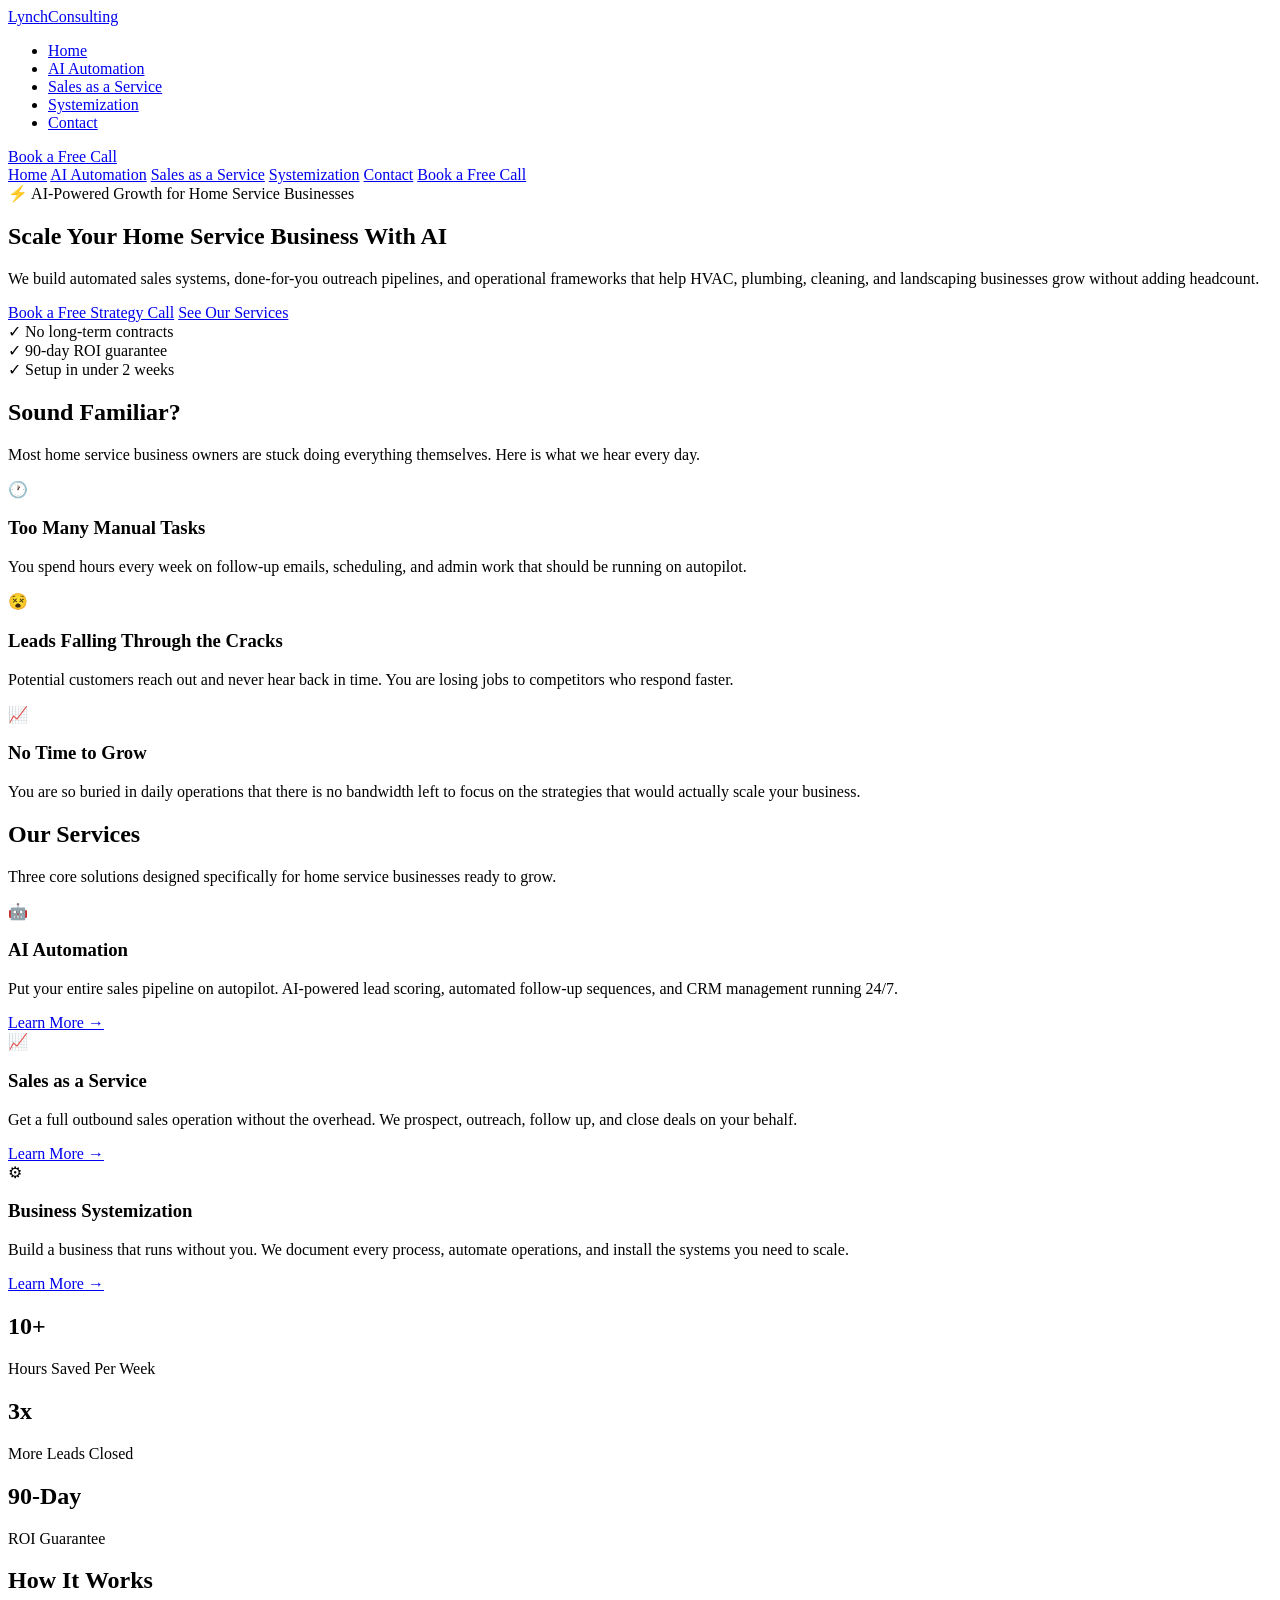
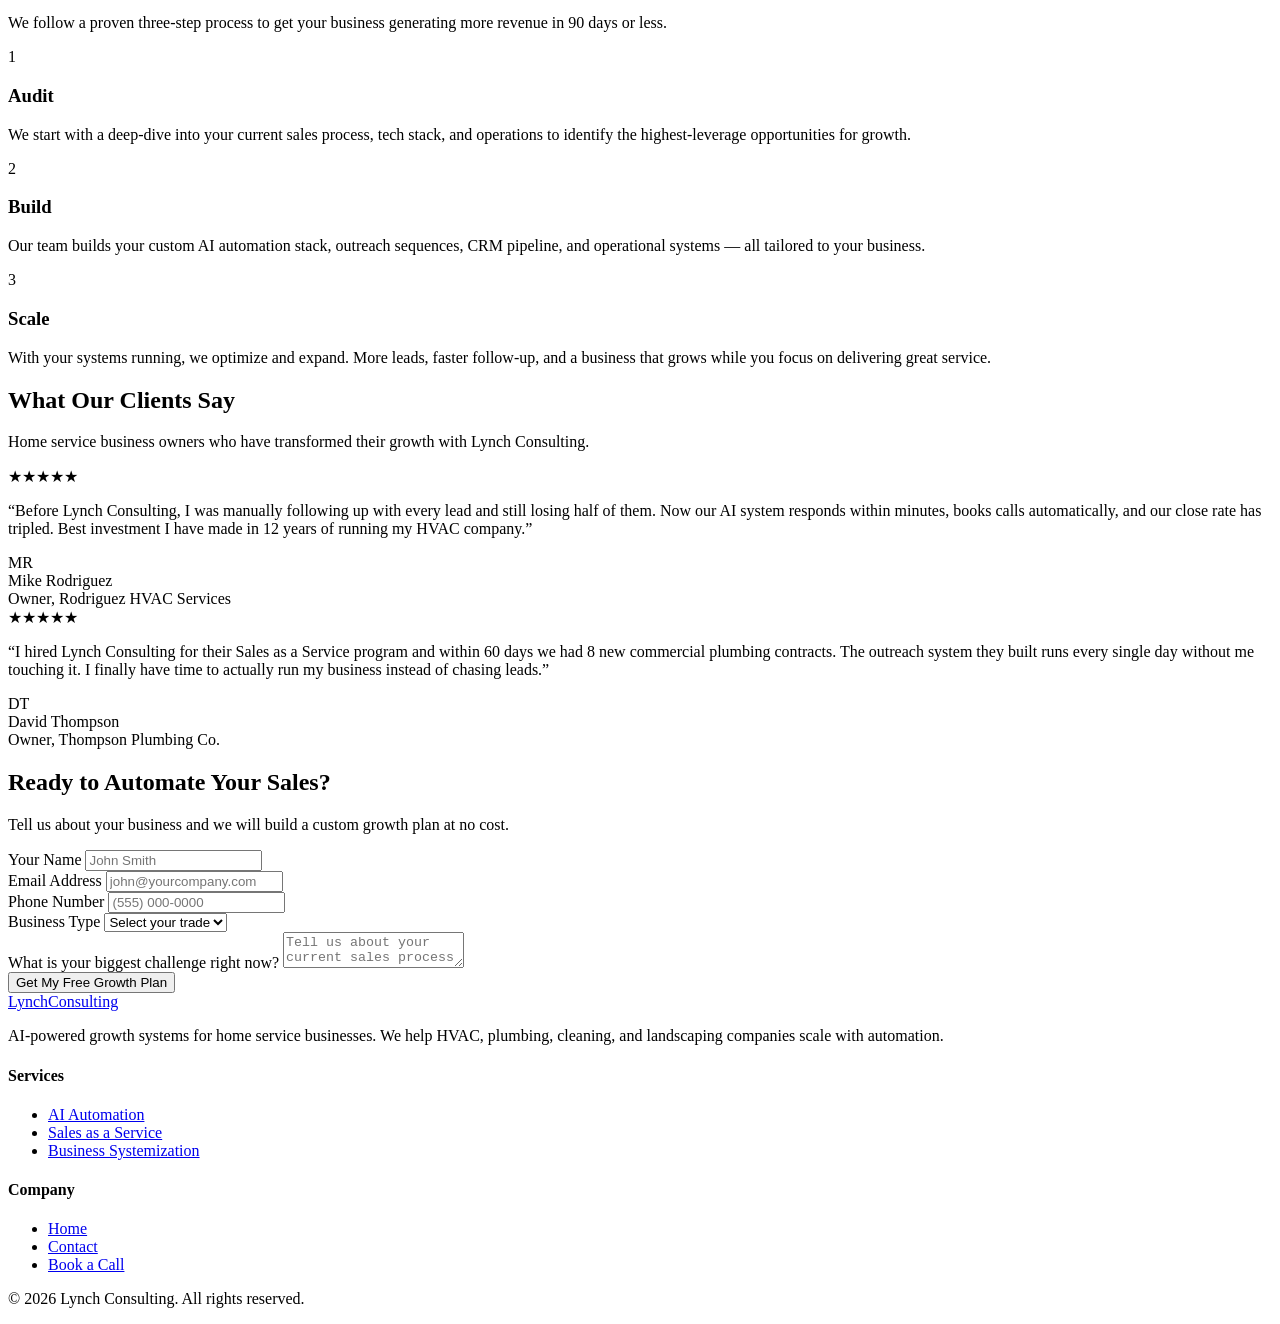
==== index.html @ af9000b8 "Initial website launch" ====
<!DOCTYPE html>
<html lang="en">
<head>
  <meta charset="UTF-8" />
  <meta name="viewport" content="width=device-width, initial-scale=1.0" />
  <meta name="description" content="Lynch Consulting helps home service businesses grow with AI automation, done-for-you sales, and business systemization. Book a free strategy call today." />
  <title>Lynch Consulting | AI-Powered Growth for Home Service Businesses</title>
  <link rel="stylesheet" href="styles.css" />
</head>
<body>

<!-- NAVBAR -->
<nav class="navbar">
  <div class="nav-inner">
    <a href="index.html" class="nav-logo">Lynch<span>Consulting</span></a>
    <ul class="nav-links">
      <li><a href="index.html">Home</a></li>
      <li><a href="ai-automation.html">AI Automation</a></li>
      <li><a href="sales-as-a-service.html">Sales as a Service</a></li>
      <li><a href="systemization.html">Systemization</a></li>
      <li><a href="contact.html">Contact</a></li>
    </ul>
    <div class="nav-cta">
      <a href="contact.html" class="btn btn-primary">Book a Free Call</a>
      <div class="hamburger" aria-label="Toggle menu">
        <span></span><span></span><span></span>
      </div>
    </div>
  </div>
</nav>

<!-- MOBILE NAV -->
<div class="mobile-nav">
  <a href="index.html">Home</a>
  <a href="ai-automation.html">AI Automation</a>
  <a href="sales-as-a-service.html">Sales as a Service</a>
  <a href="systemization.html">Systemization</a>
  <a href="contact.html">Contact</a>
  <a href="contact.html" class="btn btn-primary" style="text-align:center;margin-top:8px;">Book a Free Call</a>
</div>

<!-- HERO -->
<section class="hero">
  <div class="container">
    <div class="hero-content">
      <div class="hero-badge">&#9889; AI-Powered Growth for Home Service Businesses</div>
      <h1>Scale Your Home Service Business <span class="highlight">With AI</span></h1>
      <p>We build automated sales systems, done-for-you outreach pipelines, and operational frameworks that help HVAC, plumbing, cleaning, and landscaping businesses grow without adding headcount.</p>
      <div class="hero-btns">
        <a href="contact.html" class="btn btn-primary btn-lg">Book a Free Strategy Call</a>
        <a href="#services" class="btn btn-outline btn-lg">See Our Services</a>
      </div>
      <div class="hero-trust">
        <div class="hero-trust-item"><span class="hero-trust-icon">&#10003;</span> No long-term contracts</div>
        <div class="hero-trust-item"><span class="hero-trust-icon">&#10003;</span> 90-day ROI guarantee</div>
        <div class="hero-trust-item"><span class="hero-trust-icon">&#10003;</span> Setup in under 2 weeks</div>
      </div>
    </div>
  </div>
</section>

<!-- PAIN POINTS -->
<section class="section section-alt">
  <div class="container">
    <h2 class="section-title">Sound <span class="highlight">Familiar?</span></h2>
    <p class="section-subtitle">Most home service business owners are stuck doing everything themselves. Here is what we hear every day.</p>
    <div class="pain-grid">
      <div class="pain-card">
        <span class="pain-icon">&#128336;</span>
        <h3>Too Many Manual Tasks</h3>
        <p>You spend hours every week on follow-up emails, scheduling, and admin work that should be running on autopilot.</p>
      </div>
      <div class="pain-card">
        <span class="pain-icon">&#128565;</span>
        <h3>Leads Falling Through the Cracks</h3>
        <p>Potential customers reach out and never hear back in time. You are losing jobs to competitors who respond faster.</p>
      </div>
      <div class="pain-card">
        <span class="pain-icon">&#128200;</span>
        <h3>No Time to Grow</h3>
        <p>You are so buried in daily operations that there is no bandwidth left to focus on the strategies that would actually scale your business.</p>
      </div>
    </div>
  </div>
</section>

<!-- SERVICES -->
<section class="section" id="services">
  <div class="container">
    <h2 class="section-title">Our <span class="highlight">Services</span></h2>
    <p class="section-subtitle">Three core solutions designed specifically for home service businesses ready to grow.</p>
    <div class="services-grid">
      <div class="service-card">
        <span class="service-icon">&#129302;</span>
        <h3>AI Automation</h3>
        <p>Put your entire sales pipeline on autopilot. AI-powered lead scoring, automated follow-up sequences, and CRM management running 24/7.</p>
        <a href="ai-automation.html" class="service-link">Learn More &#8594;</a>
      </div>
      <div class="service-card">
        <span class="service-icon">&#128200;</span>
        <h3>Sales as a Service</h3>
        <p>Get a full outbound sales operation without the overhead. We prospect, outreach, follow up, and close deals on your behalf.</p>
        <a href="sales-as-a-service.html" class="service-link">Learn More &#8594;</a>
      </div>
      <div class="service-card">
        <span class="service-icon">&#9881;</span>
        <h3>Business Systemization</h3>
        <p>Build a business that runs without you. We document every process, automate operations, and install the systems you need to scale.</p>
        <a href="systemization.html" class="service-link">Learn More &#8594;</a>
      </div>
    </div>
  </div>
</section>

<!-- STATS -->
<div class="stats-bar">
  <div class="container">
    <div class="stats-grid">
      <div class="stat-item">
        <h2>10+</h2>
        <p>Hours Saved Per Week</p>
      </div>
      <div class="stat-item">
        <h2>3x</h2>
        <p>More Leads Closed</p>
      </div>
      <div class="stat-item">
        <h2>90-Day</h2>
        <p>ROI Guarantee</p>
      </div>
    </div>
  </div>
</div>

<!-- HOW IT WORKS -->
<section class="section section-alt">
  <div class="container">
    <h2 class="section-title">How It <span class="highlight">Works</span></h2>
    <p class="section-subtitle">We follow a proven three-step process to get your business generating more revenue in 90 days or less.</p>
    <div class="steps-grid">
      <div class="step-card">
        <div class="step-number">1</div>
        <h3>Audit</h3>
        <p>We start with a deep-dive into your current sales process, tech stack, and operations to identify the highest-leverage opportunities for growth.</p>
      </div>
      <div class="step-card">
        <div class="step-number">2</div>
        <h3>Build</h3>
        <p>Our team builds your custom AI automation stack, outreach sequences, CRM pipeline, and operational systems — all tailored to your business.</p>
      </div>
      <div class="step-card">
        <div class="step-number">3</div>
        <h3>Scale</h3>
        <p>With your systems running, we optimize and expand. More leads, faster follow-up, and a business that grows while you focus on delivering great service.</p>
      </div>
    </div>
  </div>
</section>

<!-- TESTIMONIALS -->
<section class="section">
  <div class="container">
    <h2 class="section-title">What Our <span class="highlight">Clients Say</span></h2>
    <p class="section-subtitle">Home service business owners who have transformed their growth with Lynch Consulting.</p>
    <div class="testimonials-grid">
      <div class="testimonial-card">
        <div class="testimonial-stars">&#9733;&#9733;&#9733;&#9733;&#9733;</div>
        <p class="testimonial-text">&ldquo;Before Lynch Consulting, I was manually following up with every lead and still losing half of them. Now our AI system responds within minutes, books calls automatically, and our close rate has tripled. Best investment I have made in 12 years of running my HVAC company.&rdquo;</p>
        <div class="testimonial-author">
          <div class="testimonial-avatar">MR</div>
          <div>
            <div class="testimonial-name">Mike Rodriguez</div>
            <div class="testimonial-role">Owner, Rodriguez HVAC Services</div>
          </div>
        </div>
      </div>
      <div class="testimonial-card">
        <div class="testimonial-stars">&#9733;&#9733;&#9733;&#9733;&#9733;</div>
        <p class="testimonial-text">&ldquo;I hired Lynch Consulting for their Sales as a Service program and within 60 days we had 8 new commercial plumbing contracts. The outreach system they built runs every single day without me touching it. I finally have time to actually run my business instead of chasing leads.&rdquo;</p>
        <div class="testimonial-author">
          <div class="testimonial-avatar">DT</div>
          <div>
            <div class="testimonial-name">David Thompson</div>
            <div class="testimonial-role">Owner, Thompson Plumbing Co.</div>
          </div>
        </div>
      </div>
    </div>
  </div>
</section>

<!-- LEAD CAPTURE -->
<section class="section cta-section" id="contact">
  <div class="container">
    <h2 class="section-title">Ready to <span class="highlight">Automate Your Sales?</span></h2>
    <p class="section-subtitle">Tell us about your business and we will build a custom growth plan at no cost.</p>
    <div class="inline-form">
      <form data-web3form data-redirect="thank-you.html">
        <input type="hidden" name="access_key" value="YOUR_WEB3FORMS_KEY" />
        <input type="hidden" name="subject" value="New Lead - Lynch Consulting Website" />
        <div class="form-grid">
          <div class="form-group">
            <label for="name">Your Name</label>
            <input type="text" id="name" name="name" placeholder="John Smith" required />
          </div>
          <div class="form-group">
            <label for="email">Email Address</label>
            <input type="email" id="email" name="email" placeholder="john@yourcompany.com" required />
          </div>
          <div class="form-group">
            <label for="phone">Phone Number</label>
            <input type="tel" id="phone" name="phone" placeholder="(555) 000-0000" />
          </div>
          <div class="form-group">
            <label for="business_type">Business Type</label>
            <select id="business_type" name="business_type" required>
              <option value="">Select your trade</option>
              <option>HVAC</option>
              <option>Plumbing</option>
              <option>Cleaning</option>
              <option>Landscaping</option>
              <option>Roofing</option>
              <option>Electrical</option>
              <option>Other</option>
            </select>
          </div>
          <div class="form-group form-full">
            <label for="message">What is your biggest challenge right now?</label>
            <textarea id="message" name="message" placeholder="Tell us about your current sales process and where you are getting stuck..."></textarea>
          </div>
        </div>
        <div class="form-submit">
          <button type="submit" class="btn btn-primary btn-lg">Get My Free Growth Plan</button>
        </div>
        <div class="form-message"></div>
      </form>
    </div>
  </div>
</section>

<!-- FOOTER -->
<footer class="footer">
  <div class="container">
    <div class="footer-inner">
      <div class="footer-brand">
        <a href="index.html" class="nav-logo">Lynch<span>Consulting</span></a>
        <p>AI-powered growth systems for home service businesses. We help HVAC, plumbing, cleaning, and landscaping companies scale with automation.</p>
      </div>
      <div class="footer-links">
        <h4>Services</h4>
        <ul>
          <li><a href="ai-automation.html">AI Automation</a></li>
          <li><a href="sales-as-a-service.html">Sales as a Service</a></li>
          <li><a href="systemization.html">Business Systemization</a></li>
        </ul>
      </div>
      <div class="footer-links">
        <h4>Company</h4>
        <ul>
          <li><a href="index.html">Home</a></li>
          <li><a href="contact.html">Contact</a></li>
          <li><a href="contact.html">Book a Call</a></li>
        </ul>
      </div>
    </div>
    <div class="footer-bottom">
      <p>&copy; 2026 Lynch Consulting. All rights reserved.</p>
    </div>
  </div>
</footer>

<script src="script.js"></script>
</body>
</html>
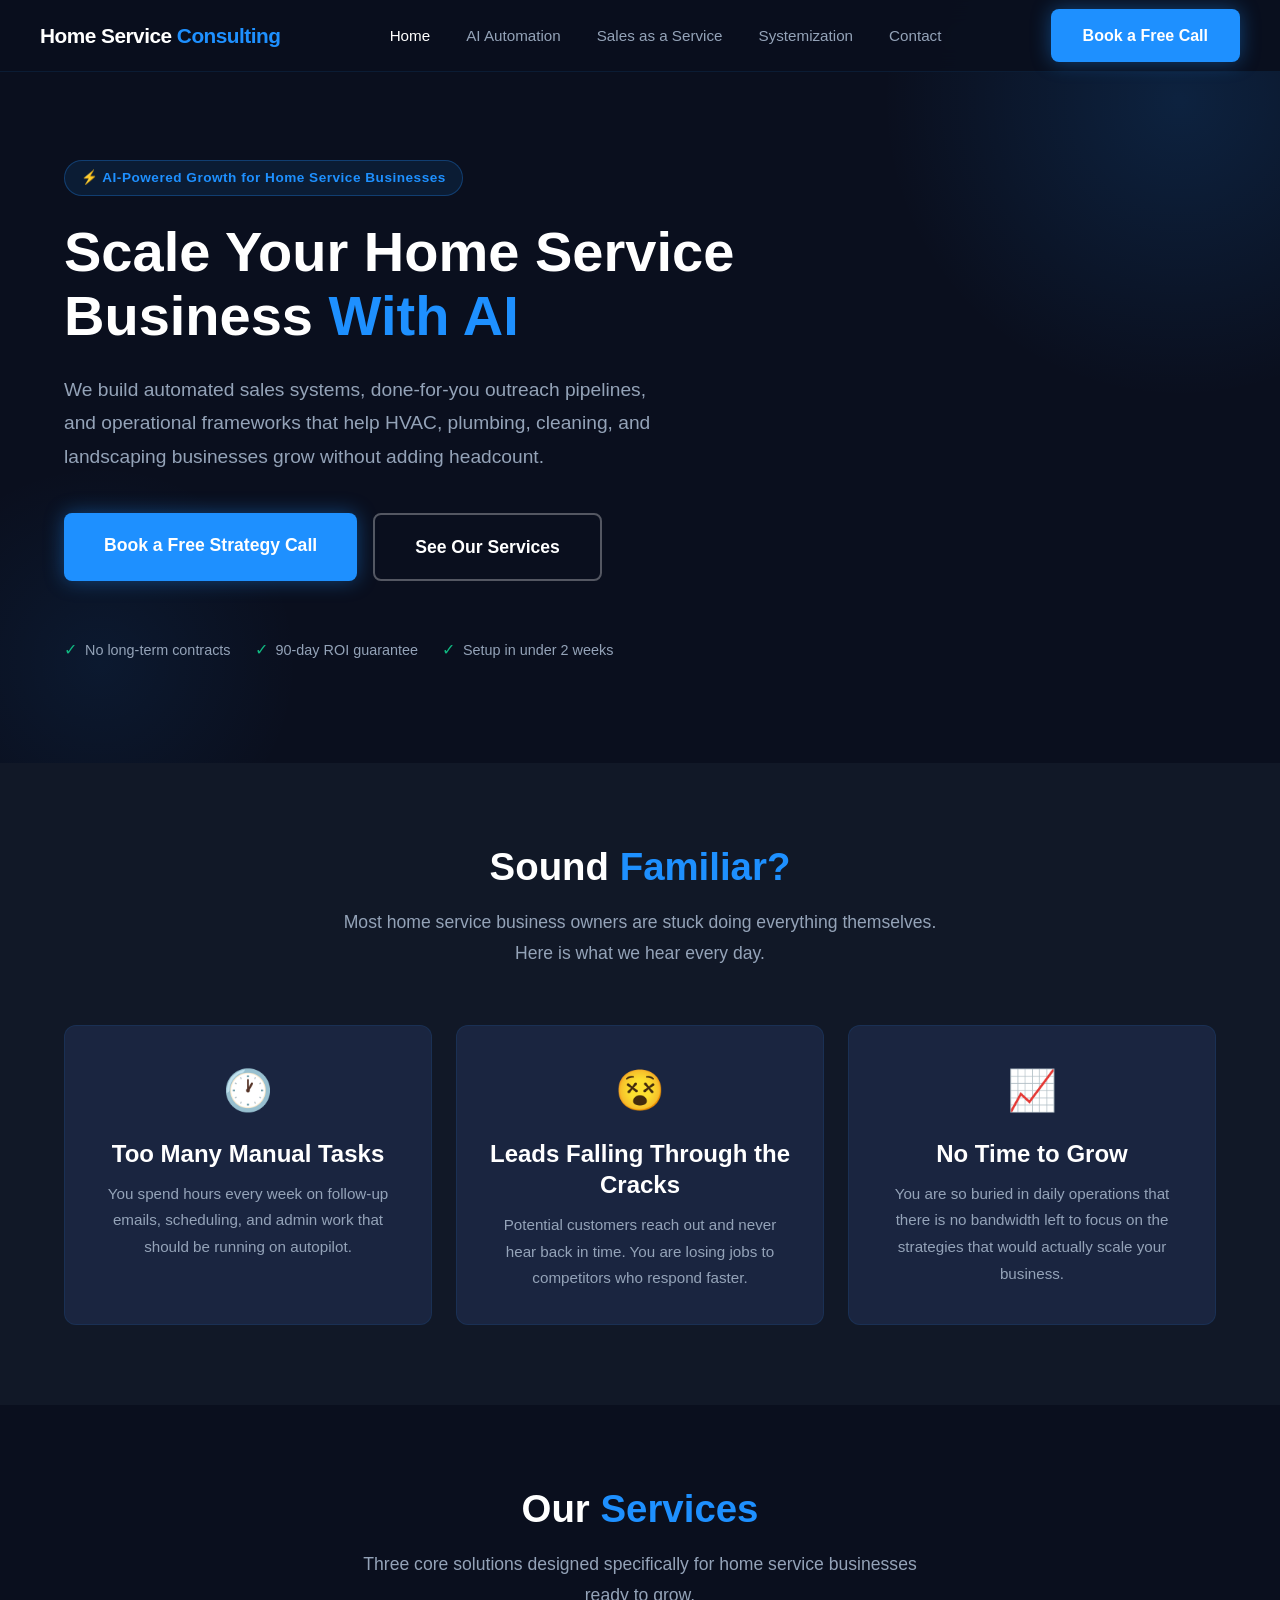
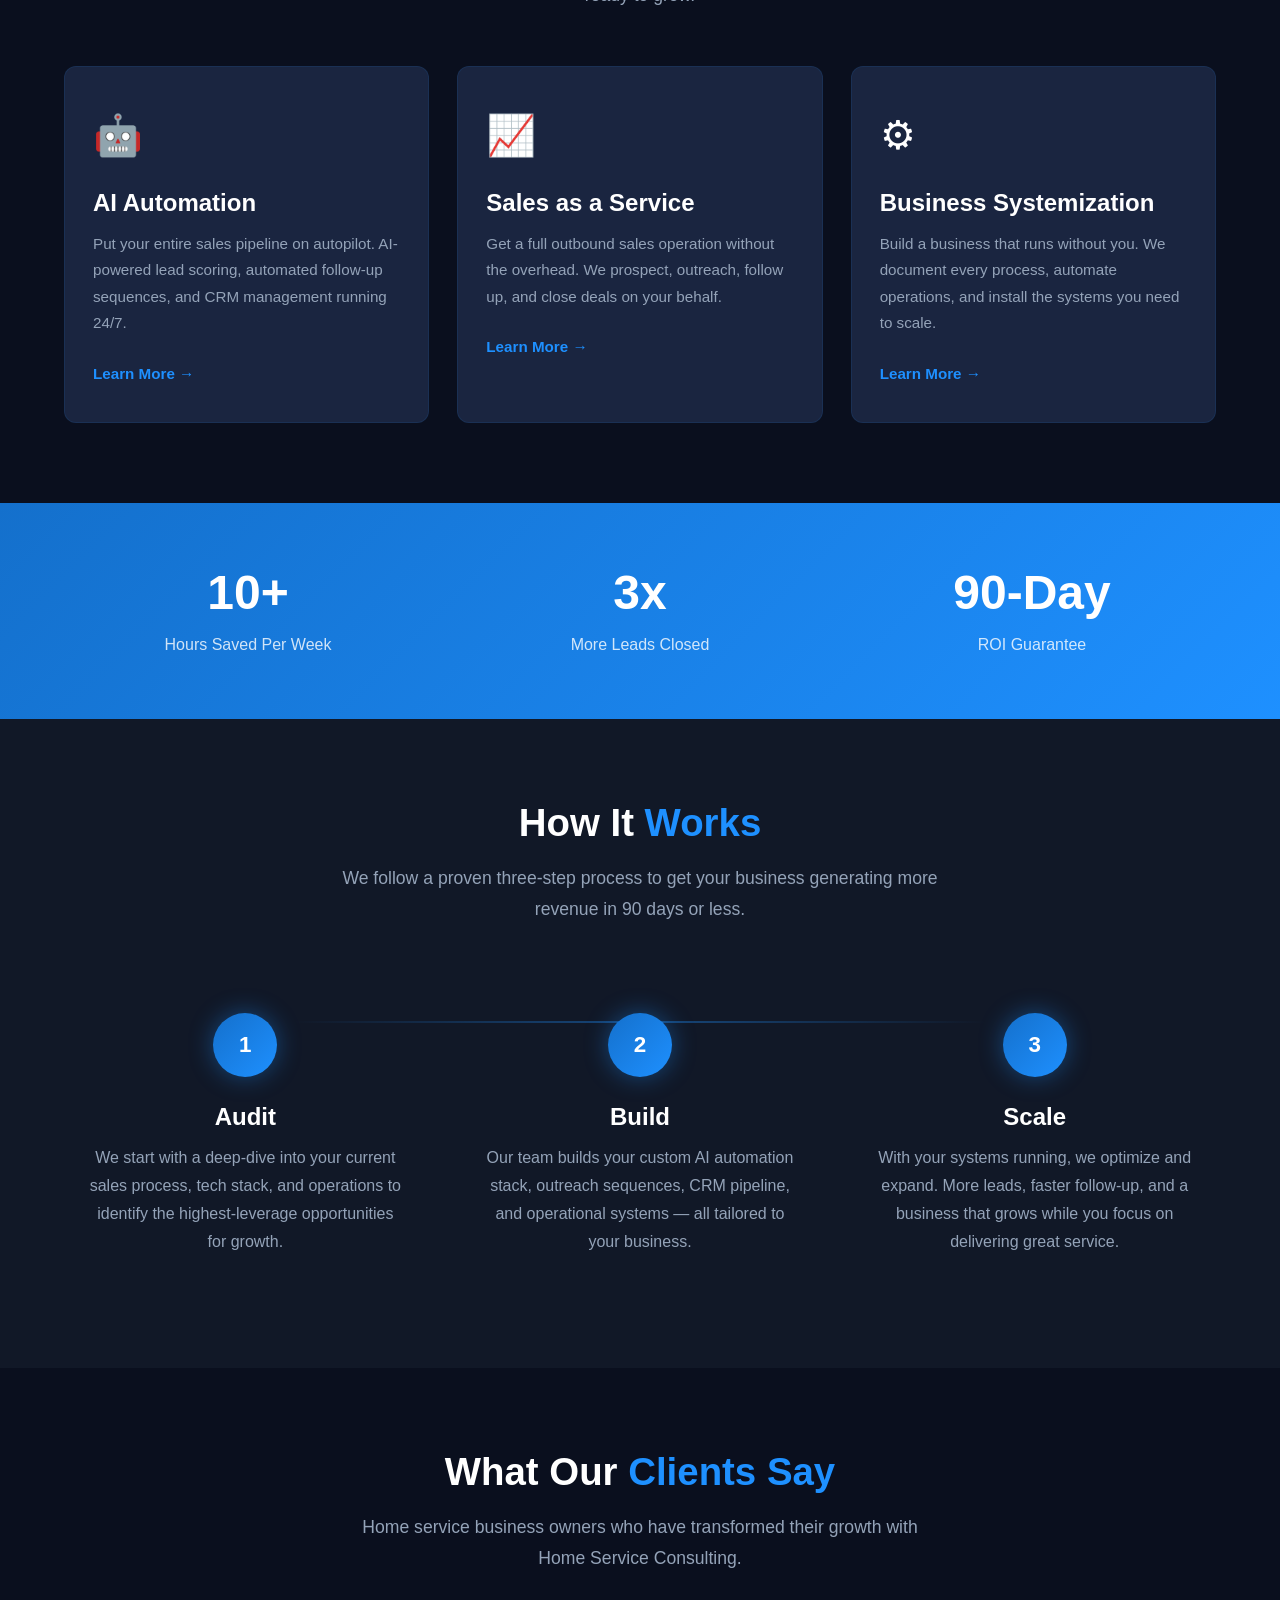
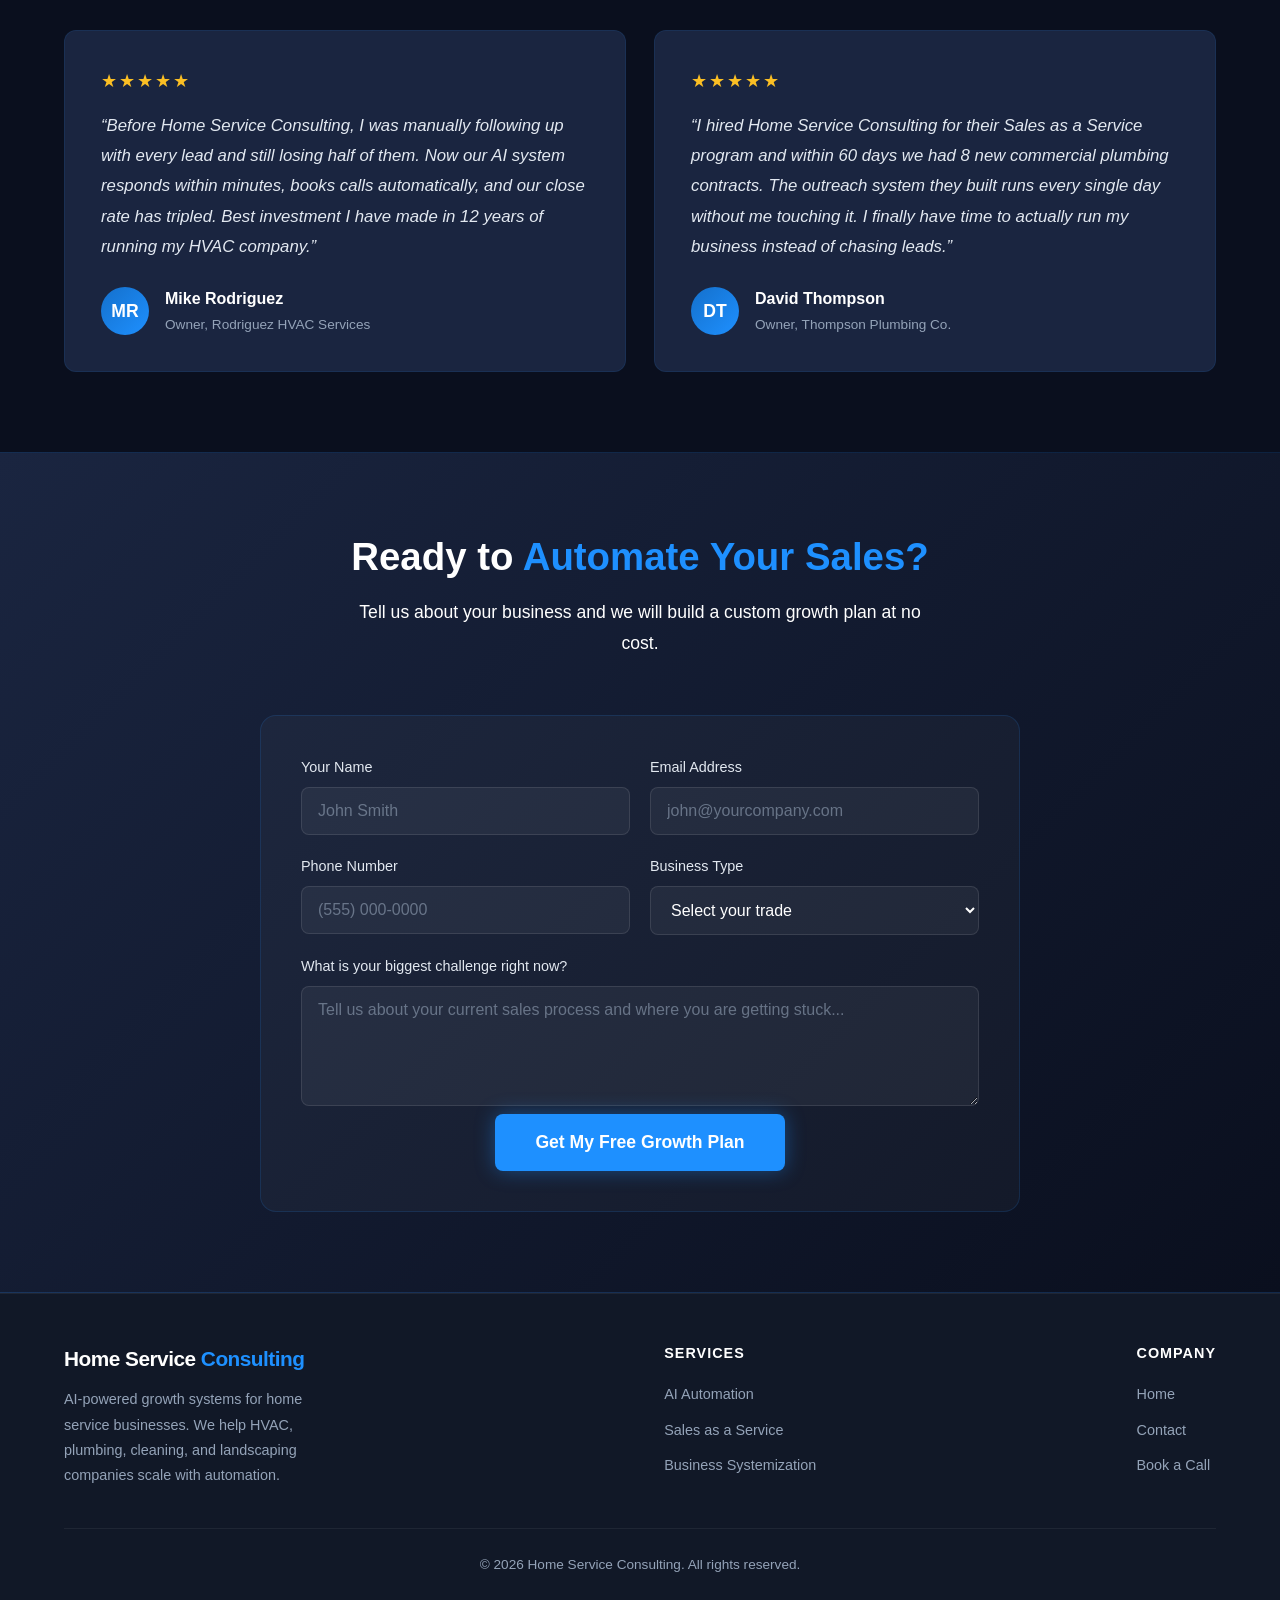
==== commit f94c1ef9: "Rename brand: Lynch Consulting -> Home Service Consulting" ====
--- a/index.html
+++ b/index.html
@@ -3,16 +3,15 @@
 <head>
   <meta charset="UTF-8" />
   <meta name="viewport" content="width=device-width, initial-scale=1.0" />
-  <meta name="description" content="Lynch Consulting helps home service businesses grow with AI automation, done-for-you sales, and business systemization. Book a free strategy call today." />
-  <title>Lynch Consulting | AI-Powered Growth for Home Service Businesses</title>
+  <meta name="description" content="Home Service Consulting helps home service businesses grow with AI automation, done-for-you sales, and business systemization. Book a free strategy call today." />
+  <title>Home Service Consulting | AI-Powered Growth for Home Service Businesses</title>
   <link rel="stylesheet" href="styles.css" />
 </head>
 <body>
 
-<!-- NAVBAR -->
 <nav class="navbar">
   <div class="nav-inner">
-    <a href="index.html" class="nav-logo">Lynch<span>Consulting</span></a>
+    <a href="index.html" class="nav-logo">Home Service<span> Consulting</span></a>
     <ul class="nav-links">
       <li><a href="index.html">Home</a></li>
       <li><a href="ai-automation.html">AI Automation</a></li>
@@ -29,7 +28,6 @@
   </div>
 </nav>
 
-<!-- MOBILE NAV -->
 <div class="mobile-nav">
   <a href="index.html">Home</a>
   <a href="ai-automation.html">AI Automation</a>
@@ -39,7 +37,6 @@
   <a href="contact.html" class="btn btn-primary" style="text-align:center;margin-top:8px;">Book a Free Call</a>
 </div>
 
-<!-- HERO -->
 <section class="hero">
   <div class="container">
     <div class="hero-content">
@@ -59,7 +56,6 @@
   </div>
 </section>
 
-<!-- PAIN POINTS -->
 <section class="section section-alt">
   <div class="container">
     <h2 class="section-title">Sound <span class="highlight">Familiar?</span></h2>
@@ -84,7 +80,6 @@
   </div>
 </section>
 
-<!-- SERVICES -->
 <section class="section" id="services">
   <div class="container">
     <h2 class="section-title">Our <span class="highlight">Services</span></h2>
@@ -112,27 +107,16 @@
   </div>
 </section>
 
-<!-- STATS -->
 <div class="stats-bar">
   <div class="container">
     <div class="stats-grid">
-      <div class="stat-item">
-        <h2>10+</h2>
-        <p>Hours Saved Per Week</p>
-      </div>
-      <div class="stat-item">
-        <h2>3x</h2>
-        <p>More Leads Closed</p>
-      </div>
-      <div class="stat-item">
-        <h2>90-Day</h2>
-        <p>ROI Guarantee</p>
-      </div>
+      <div class="stat-item"><h2>10+</h2><p>Hours Saved Per Week</p></div>
+      <div class="stat-item"><h2>3x</h2><p>More Leads Closed</p></div>
+      <div class="stat-item"><h2>90-Day</h2><p>ROI Guarantee</p></div>
     </div>
   </div>
 </div>
 
-<!-- HOW IT WORKS -->
 <section class="section section-alt">
   <div class="container">
     <h2 class="section-title">How It <span class="highlight">Works</span></h2>
@@ -157,15 +141,14 @@
   </div>
 </section>
 
-<!-- TESTIMONIALS -->
 <section class="section">
   <div class="container">
     <h2 class="section-title">What Our <span class="highlight">Clients Say</span></h2>
-    <p class="section-subtitle">Home service business owners who have transformed their growth with Lynch Consulting.</p>
+    <p class="section-subtitle">Home service business owners who have transformed their growth with Home Service Consulting.</p>
     <div class="testimonials-grid">
       <div class="testimonial-card">
         <div class="testimonial-stars">&#9733;&#9733;&#9733;&#9733;&#9733;</div>
-        <p class="testimonial-text">&ldquo;Before Lynch Consulting, I was manually following up with every lead and still losing half of them. Now our AI system responds within minutes, books calls automatically, and our close rate has tripled. Best investment I have made in 12 years of running my HVAC company.&rdquo;</p>
+        <p class="testimonial-text">&ldquo;Before Home Service Consulting, I was manually following up with every lead and still losing half of them. Now our AI system responds within minutes, books calls automatically, and our close rate has tripled. Best investment I have made in 12 years of running my HVAC company.&rdquo;</p>
         <div class="testimonial-author">
           <div class="testimonial-avatar">MR</div>
           <div>
@@ -176,7 +159,7 @@
       </div>
       <div class="testimonial-card">
         <div class="testimonial-stars">&#9733;&#9733;&#9733;&#9733;&#9733;</div>
-        <p class="testimonial-text">&ldquo;I hired Lynch Consulting for their Sales as a Service program and within 60 days we had 8 new commercial plumbing contracts. The outreach system they built runs every single day without me touching it. I finally have time to actually run my business instead of chasing leads.&rdquo;</p>
+        <p class="testimonial-text">&ldquo;I hired Home Service Consulting for their Sales as a Service program and within 60 days we had 8 new commercial plumbing contracts. The outreach system they built runs every single day without me touching it. I finally have time to actually run my business instead of chasing leads.&rdquo;</p>
         <div class="testimonial-author">
           <div class="testimonial-avatar">DT</div>
           <div>
@@ -189,7 +172,6 @@
   </div>
 </section>
 
-<!-- LEAD CAPTURE -->
 <section class="section cta-section" id="contact">
   <div class="container">
     <h2 class="section-title">Ready to <span class="highlight">Automate Your Sales?</span></h2>
@@ -197,7 +179,7 @@
     <div class="inline-form">
       <form data-web3form data-redirect="thank-you.html">
         <input type="hidden" name="access_key" value="YOUR_WEB3FORMS_KEY" />
-        <input type="hidden" name="subject" value="New Lead - Lynch Consulting Website" />
+        <input type="hidden" name="subject" value="New Lead - Home Service Consulting Website" />
         <div class="form-grid">
           <div class="form-group">
             <label for="name">Your Name</label>
@@ -238,12 +220,11 @@
   </div>
 </section>
 
-<!-- FOOTER -->
 <footer class="footer">
   <div class="container">
     <div class="footer-inner">
       <div class="footer-brand">
-        <a href="index.html" class="nav-logo">Lynch<span>Consulting</span></a>
+        <a href="index.html" class="nav-logo">Home Service<span> Consulting</span></a>
         <p>AI-powered growth systems for home service businesses. We help HVAC, plumbing, cleaning, and landscaping companies scale with automation.</p>
       </div>
       <div class="footer-links">
@@ -264,7 +245,7 @@
       </div>
     </div>
     <div class="footer-bottom">
-      <p>&copy; 2026 Lynch Consulting. All rights reserved.</p>
+      <p>&copy; 2026 Home Service Consulting. All rights reserved.</p>
     </div>
   </div>
 </footer>
--- a/styles.css
+++ b/styles.css
@@ -0,0 +1,1244 @@
+/* ============================================
+   LYNCH CONSULTING - Main Stylesheet
+   ============================================ */
+
+:root {
+  --navy: #0a0f1e;
+  --navy-light: #111827;
+  --navy-mid: #1a2540;
+  --blue: #1e90ff;
+  --blue-dark: #1470cc;
+  --blue-light: #4da8ff;
+  --white: #ffffff;
+  --gray: #94a3b8;
+  --gray-light: #e2e8f0;
+  --success: #10b981;
+  --font: -apple-system, BlinkMacSystemFont, 'Segoe UI', Roboto, Oxygen, Ubuntu, sans-serif;
+  --shadow: 0 4px 24px rgba(30,144,255,0.15);
+  --radius: 12px;
+  --transition: all 0.3s ease;
+}
+
+* {
+  margin: 0;
+  padding: 0;
+  box-sizing: border-box;
+}
+
+html {
+  scroll-behavior: smooth;
+}
+
+body {
+  font-family: var(--font);
+  background: var(--navy);
+  color: var(--white);
+  line-height: 1.6;
+  overflow-x: hidden;
+}
+
+a {
+  color: var(--blue);
+  text-decoration: none;
+  transition: var(--transition);
+}
+
+a:hover {
+  color: var(--blue-light);
+}
+
+img {
+  max-width: 100%;
+}
+
+/* ============================================
+   TYPOGRAPHY
+   ============================================ */
+
+h1 { font-size: clamp(2rem, 5vw, 3.5rem); font-weight: 800; line-height: 1.15; }
+h2 { font-size: clamp(1.6rem, 3vw, 2.5rem); font-weight: 700; line-height: 1.25; }
+h3 { font-size: clamp(1.2rem, 2vw, 1.5rem); font-weight: 600; line-height: 1.3; }
+h4 { font-size: 1.1rem; font-weight: 600; }
+p  { color: var(--gray); line-height: 1.75; }
+
+.highlight { color: var(--blue); }
+
+/* ============================================
+   LAYOUT
+   ============================================ */
+
+.container {
+  max-width: 1200px;
+  margin: 0 auto;
+  padding: 0 24px;
+}
+
+.section {
+  padding: 80px 0;
+}
+
+.section-alt {
+  background: var(--navy-light);
+}
+
+.section-title {
+  text-align: center;
+  margin-bottom: 16px;
+}
+
+.section-subtitle {
+  text-align: center;
+  max-width: 600px;
+  margin: 0 auto 56px;
+  color: var(--gray);
+  font-size: 1.1rem;
+}
+
+/* ============================================
+   BUTTONS
+   ============================================ */
+
+.btn {
+  display: inline-block;
+  padding: 14px 32px;
+  border-radius: 8px;
+  font-weight: 600;
+  font-size: 1rem;
+  cursor: pointer;
+  border: none;
+  transition: var(--transition);
+  text-align: center;
+}
+
+.btn-primary {
+  background: var(--blue);
+  color: var(--white);
+  box-shadow: 0 0 20px rgba(30,144,255,0.4);
+}
+
+.btn-primary:hover {
+  background: var(--blue-dark);
+  color: var(--white);
+  transform: translateY(-2px);
+  box-shadow: 0 0 30px rgba(30,144,255,0.6);
+}
+
+.btn-outline {
+  background: transparent;
+  color: var(--white);
+  border: 2px solid rgba(255,255,255,0.3);
+}
+
+.btn-outline:hover {
+  border-color: var(--blue);
+  color: var(--blue);
+  transform: translateY(-2px);
+}
+
+.btn-lg {
+  padding: 18px 40px;
+  font-size: 1.1rem;
+}
+
+/* ============================================
+   NAVIGATION
+   ============================================ */
+
+.navbar {
+  position: fixed;
+  top: 0;
+  left: 0;
+  right: 0;
+  z-index: 1000;
+  padding: 0 24px;
+  height: 72px;
+  display: flex;
+  align-items: center;
+  background: rgba(10,15,30,0.95);
+  backdrop-filter: blur(12px);
+  border-bottom: 1px solid rgba(30,144,255,0.1);
+  transition: var(--transition);
+}
+
+.navbar.scrolled {
+  box-shadow: 0 4px 30px rgba(0,0,0,0.4);
+}
+
+.nav-inner {
+  max-width: 1200px;
+  margin: 0 auto;
+  width: 100%;
+  display: flex;
+  align-items: center;
+  justify-content: space-between;
+}
+
+.nav-logo {
+  font-size: 1.3rem;
+  font-weight: 800;
+  color: var(--white);
+  letter-spacing: -0.5px;
+}
+
+.nav-logo span {
+  color: var(--blue);
+}
+
+.nav-links {
+  display: flex;
+  gap: 36px;
+  list-style: none;
+}
+
+.nav-links a {
+  color: var(--gray);
+  font-weight: 500;
+  font-size: 0.95rem;
+}
+
+.nav-links a:hover,
+.nav-links a.active {
+  color: var(--white);
+}
+
+.nav-cta {
+  display: flex;
+  align-items: center;
+  gap: 16px;
+}
+
+.hamburger {
+  display: none;
+  flex-direction: column;
+  gap: 5px;
+  cursor: pointer;
+  padding: 4px;
+}
+
+.hamburger span {
+  display: block;
+  width: 24px;
+  height: 2px;
+  background: var(--white);
+  transition: var(--transition);
+}
+
+.hamburger.open span:nth-child(1) { transform: translateY(7px) rotate(45deg); }
+.hamburger.open span:nth-child(2) { opacity: 0; }
+.hamburger.open span:nth-child(3) { transform: translateY(-7px) rotate(-45deg); }
+
+.mobile-nav {
+  display: none;
+  position: fixed;
+  top: 72px;
+  left: 0;
+  right: 0;
+  background: var(--navy-light);
+  border-bottom: 1px solid rgba(30,144,255,0.1);
+  padding: 24px;
+  z-index: 999;
+  flex-direction: column;
+  gap: 16px;
+}
+
+.mobile-nav.open {
+  display: flex;
+}
+
+.mobile-nav a {
+  color: var(--gray);
+  font-weight: 500;
+  padding: 8px 0;
+  border-bottom: 1px solid rgba(255,255,255,0.05);
+}
+
+.mobile-nav a:hover {
+  color: var(--white);
+}
+
+/* ============================================
+   HERO
+   ============================================ */
+
+.hero {
+  padding: 160px 0 100px;
+  position: relative;
+  overflow: hidden;
+}
+
+.hero::before {
+  content: '';
+  position: absolute;
+  top: -200px;
+  right: -200px;
+  width: 600px;
+  height: 600px;
+  background: radial-gradient(circle, rgba(30,144,255,0.15) 0%, transparent 70%);
+  pointer-events: none;
+}
+
+.hero::after {
+  content: '';
+  position: absolute;
+  bottom: -100px;
+  left: -100px;
+  width: 400px;
+  height: 400px;
+  background: radial-gradient(circle, rgba(30,144,255,0.08) 0%, transparent 70%);
+  pointer-events: none;
+}
+
+.hero-content {
+  max-width: 760px;
+  position: relative;
+  z-index: 1;
+}
+
+.hero-badge {
+  display: inline-block;
+  background: rgba(30,144,255,0.1);
+  border: 1px solid rgba(30,144,255,0.3);
+  color: var(--blue);
+  padding: 6px 16px;
+  border-radius: 100px;
+  font-size: 0.85rem;
+  font-weight: 600;
+  margin-bottom: 24px;
+  letter-spacing: 0.5px;
+}
+
+.hero h1 {
+  margin-bottom: 24px;
+}
+
+.hero p {
+  font-size: 1.2rem;
+  margin-bottom: 40px;
+  max-width: 600px;
+  color: var(--gray);
+}
+
+.hero-btns {
+  display: flex;
+  gap: 16px;
+  flex-wrap: wrap;
+}
+
+.hero-trust {
+  margin-top: 56px;
+  display: flex;
+  align-items: center;
+  gap: 24px;
+  flex-wrap: wrap;
+}
+
+.hero-trust-item {
+  display: flex;
+  align-items: center;
+  gap: 8px;
+  color: var(--gray);
+  font-size: 0.9rem;
+}
+
+.hero-trust-icon {
+  color: var(--success);
+  font-size: 1rem;
+}
+
+/* ============================================
+   PAIN POINTS
+   ============================================ */
+
+.pain-grid {
+  display: grid;
+  grid-template-columns: repeat(3, 1fr);
+  gap: 24px;
+}
+
+.pain-card {
+  background: var(--navy-mid);
+  border: 1px solid rgba(30,144,255,0.1);
+  border-radius: var(--radius);
+  padding: 32px;
+  text-align: center;
+  transition: var(--transition);
+}
+
+.pain-card:hover {
+  border-color: rgba(30,144,255,0.4);
+  transform: translateY(-4px);
+}
+
+.pain-icon {
+  font-size: 2.5rem;
+  margin-bottom: 16px;
+  display: block;
+}
+
+.pain-card h3 {
+  margin-bottom: 12px;
+  color: var(--white);
+}
+
+.pain-card p {
+  font-size: 0.95rem;
+}
+
+/* ============================================
+   SERVICES CARDS
+   ============================================ */
+
+.services-grid {
+  display: grid;
+  grid-template-columns: repeat(3, 1fr);
+  gap: 28px;
+}
+
+.service-card {
+  background: var(--navy-mid);
+  border: 1px solid rgba(30,144,255,0.1);
+  border-radius: var(--radius);
+  padding: 36px 28px;
+  transition: var(--transition);
+  position: relative;
+  overflow: hidden;
+}
+
+.service-card::before {
+  content: '';
+  position: absolute;
+  top: 0;
+  left: 0;
+  right: 0;
+  height: 3px;
+  background: linear-gradient(90deg, var(--blue), var(--blue-light));
+  opacity: 0;
+  transition: var(--transition);
+}
+
+.service-card:hover {
+  border-color: rgba(30,144,255,0.4);
+  transform: translateY(-6px);
+  box-shadow: var(--shadow);
+}
+
+.service-card:hover::before {
+  opacity: 1;
+}
+
+.service-icon {
+  font-size: 2.5rem;
+  margin-bottom: 20px;
+  display: block;
+}
+
+.service-card h3 {
+  color: var(--white);
+  margin-bottom: 12px;
+}
+
+.service-card p {
+  margin-bottom: 24px;
+  font-size: 0.95rem;
+}
+
+.service-link {
+  color: var(--blue);
+  font-weight: 600;
+  font-size: 0.95rem;
+  display: inline-flex;
+  align-items: center;
+  gap: 6px;
+}
+
+.service-link:hover {
+  gap: 10px;
+}
+
+/* ============================================
+   STATS
+   ============================================ */
+
+.stats-bar {
+  background: linear-gradient(135deg, var(--blue-dark), var(--blue));
+  padding: 60px 0;
+}
+
+.stats-grid {
+  display: grid;
+  grid-template-columns: repeat(3, 1fr);
+  gap: 24px;
+  text-align: center;
+}
+
+.stat-item h2 {
+  font-size: clamp(2rem, 4vw, 3rem);
+  color: var(--white);
+  margin-bottom: 8px;
+}
+
+.stat-item p {
+  color: rgba(255,255,255,0.8);
+  font-size: 1rem;
+}
+
+/* ============================================
+   HOW IT WORKS
+   ============================================ */
+
+.steps-grid {
+  display: grid;
+  grid-template-columns: repeat(3, 1fr);
+  gap: 32px;
+  position: relative;
+}
+
+.steps-grid::before {
+  content: '';
+  position: absolute;
+  top: 40px;
+  left: 20%;
+  right: 20%;
+  height: 2px;
+  background: linear-gradient(90deg, transparent, var(--blue), transparent);
+  opacity: 0.4;
+}
+
+.step-card {
+  text-align: center;
+  padding: 32px 24px;
+  position: relative;
+}
+
+.step-number {
+  width: 64px;
+  height: 64px;
+  border-radius: 50%;
+  background: linear-gradient(135deg, var(--blue-dark), var(--blue));
+  display: flex;
+  align-items: center;
+  justify-content: center;
+  font-size: 1.4rem;
+  font-weight: 800;
+  color: var(--white);
+  margin: 0 auto 24px;
+  position: relative;
+  z-index: 1;
+  box-shadow: 0 0 24px rgba(30,144,255,0.4);
+}
+
+.step-card h3 {
+  color: var(--white);
+  margin-bottom: 12px;
+}
+
+/* ============================================
+   TESTIMONIALS
+   ============================================ */
+
+.testimonials-grid {
+  display: grid;
+  grid-template-columns: repeat(2, 1fr);
+  gap: 28px;
+}
+
+.testimonial-card {
+  background: var(--navy-mid);
+  border: 1px solid rgba(30,144,255,0.1);
+  border-radius: var(--radius);
+  padding: 36px;
+}
+
+.testimonial-stars {
+  color: #fbbf24;
+  font-size: 1.1rem;
+  margin-bottom: 16px;
+  letter-spacing: 2px;
+}
+
+.testimonial-text {
+  font-size: 1.05rem;
+  color: var(--gray-light);
+  line-height: 1.8;
+  margin-bottom: 24px;
+  font-style: italic;
+}
+
+.testimonial-author {
+  display: flex;
+  align-items: center;
+  gap: 16px;
+}
+
+.testimonial-avatar {
+  width: 48px;
+  height: 48px;
+  border-radius: 50%;
+  background: linear-gradient(135deg, var(--blue-dark), var(--blue));
+  display: flex;
+  align-items: center;
+  justify-content: center;
+  font-weight: 700;
+  color: var(--white);
+  font-size: 1.1rem;
+}
+
+.testimonial-name {
+  font-weight: 600;
+  color: var(--white);
+  margin-bottom: 2px;
+}
+
+.testimonial-role {
+  font-size: 0.85rem;
+  color: var(--gray);
+}
+
+/* ============================================
+   LEAD CAPTURE / CTA SECTION
+   ============================================ */
+
+.cta-section {
+  background: linear-gradient(135deg, var(--navy-mid), var(--navy));
+  border-top: 1px solid rgba(30,144,255,0.15);
+  border-bottom: 1px solid rgba(30,144,255,0.15);
+}
+
+.cta-section .section-title,
+.cta-section .section-subtitle {
+  color: var(--white);
+}
+
+/* ============================================
+   FORMS
+   ============================================ */
+
+.form-grid {
+  display: grid;
+  grid-template-columns: repeat(2, 1fr);
+  gap: 20px;
+}
+
+.form-full {
+  grid-column: 1 / -1;
+}
+
+.form-group {
+  display: flex;
+  flex-direction: column;
+  gap: 8px;
+}
+
+.form-group label {
+  font-size: 0.9rem;
+  font-weight: 500;
+  color: var(--gray-light);
+}
+
+.form-group input,
+.form-group select,
+.form-group textarea {
+  background: rgba(255,255,255,0.05);
+  border: 1px solid rgba(255,255,255,0.1);
+  border-radius: 8px;
+  padding: 14px 16px;
+  color: var(--white);
+  font-family: var(--font);
+  font-size: 1rem;
+  transition: var(--transition);
+  width: 100%;
+}
+
+.form-group select option {
+  background: var(--navy-light);
+  color: var(--white);
+}
+
+.form-group input:focus,
+.form-group select:focus,
+.form-group textarea:focus {
+  outline: none;
+  border-color: var(--blue);
+  background: rgba(30,144,255,0.05);
+  box-shadow: 0 0 0 3px rgba(30,144,255,0.1);
+}
+
+.form-group input::placeholder,
+.form-group textarea::placeholder {
+  color: rgba(148,163,184,0.6);
+}
+
+.form-group textarea {
+  resize: vertical;
+  min-height: 120px;
+}
+
+.form-submit {
+  text-align: center;
+  margin-top: 8px;
+}
+
+.form-message {
+  text-align: center;
+  padding: 16px;
+  border-radius: 8px;
+  margin-top: 16px;
+  font-weight: 500;
+  display: none;
+}
+
+.form-message.success {
+  background: rgba(16,185,129,0.1);
+  border: 1px solid rgba(16,185,129,0.3);
+  color: var(--success);
+  display: block;
+}
+
+.form-message.error {
+  background: rgba(239,68,68,0.1);
+  border: 1px solid rgba(239,68,68,0.3);
+  color: #ef4444;
+  display: block;
+}
+
+.inline-form {
+  max-width: 760px;
+  margin: 0 auto;
+  background: rgba(255,255,255,0.03);
+  border: 1px solid rgba(30,144,255,0.15);
+  border-radius: 16px;
+  padding: 40px;
+}
+
+/* ============================================
+   FOOTER
+   ============================================ */
+
+.footer {
+  background: var(--navy-light);
+  border-top: 1px solid rgba(255,255,255,0.06);
+  padding: 48px 0 32px;
+}
+
+.footer-inner {
+  display: flex;
+  justify-content: space-between;
+  align-items: flex-start;
+  gap: 32px;
+  margin-bottom: 40px;
+  flex-wrap: wrap;
+}
+
+.footer-brand p {
+  max-width: 280px;
+  font-size: 0.9rem;
+  margin-top: 12px;
+}
+
+.footer-links h4 {
+  color: var(--white);
+  margin-bottom: 16px;
+  font-size: 0.9rem;
+  text-transform: uppercase;
+  letter-spacing: 1px;
+}
+
+.footer-links ul {
+  list-style: none;
+  display: flex;
+  flex-direction: column;
+  gap: 10px;
+}
+
+.footer-links ul a {
+  color: var(--gray);
+  font-size: 0.9rem;
+}
+
+.footer-links ul a:hover {
+  color: var(--white);
+}
+
+.footer-bottom {
+  border-top: 1px solid rgba(255,255,255,0.06);
+  padding-top: 24px;
+  text-align: center;
+  color: var(--gray);
+  font-size: 0.85rem;
+}
+
+/* ============================================
+   SERVICE PAGE HERO
+   ============================================ */
+
+.page-hero {
+  padding: 140px 0 80px;
+  position: relative;
+  overflow: hidden;
+  text-align: center;
+}
+
+.page-hero::before {
+  content: '';
+  position: absolute;
+  top: -100px;
+  left: 50%;
+  transform: translateX(-50%);
+  width: 800px;
+  height: 400px;
+  background: radial-gradient(ellipse, rgba(30,144,255,0.12) 0%, transparent 70%);
+  pointer-events: none;
+}
+
+.page-hero-badge {
+  display: inline-block;
+  background: rgba(30,144,255,0.1);
+  border: 1px solid rgba(30,144,255,0.3);
+  color: var(--blue);
+  padding: 6px 16px;
+  border-radius: 100px;
+  font-size: 0.85rem;
+  font-weight: 600;
+  margin-bottom: 20px;
+}
+
+.page-hero h1 {
+  margin-bottom: 20px;
+}
+
+.page-hero p {
+  font-size: 1.2rem;
+  max-width: 600px;
+  margin: 0 auto;
+}
+
+/* ============================================
+   FEATURES
+   ============================================ */
+
+.features-layout {
+  display: grid;
+  grid-template-columns: 1fr 1fr;
+  gap: 64px;
+  align-items: center;
+}
+
+.features-text h2 {
+  margin-bottom: 20px;
+}
+
+.features-text p {
+  margin-bottom: 16px;
+}
+
+.features-list {
+  list-style: none;
+  display: flex;
+  flex-direction: column;
+  gap: 14px;
+}
+
+.features-list li {
+  display: flex;
+  align-items: flex-start;
+  gap: 14px;
+  color: var(--gray-light);
+  font-size: 1rem;
+}
+
+.feature-check {
+  display: inline-flex;
+  align-items: center;
+  justify-content: center;
+  width: 22px;
+  height: 22px;
+  min-width: 22px;
+  border-radius: 50%;
+  background: rgba(30,144,255,0.15);
+  border: 1px solid rgba(30,144,255,0.3);
+  color: var(--blue);
+  font-size: 0.75rem;
+  margin-top: 2px;
+}
+
+.features-visual {
+  background: var(--navy-mid);
+  border: 1px solid rgba(30,144,255,0.15);
+  border-radius: 16px;
+  padding: 40px;
+  text-align: center;
+}
+
+.features-visual-icon {
+  font-size: 5rem;
+  margin-bottom: 24px;
+  display: block;
+}
+
+.features-visual h3 {
+  color: var(--white);
+  margin-bottom: 16px;
+}
+
+/* ============================================
+   PRICING
+   ============================================ */
+
+.pricing-grid {
+  display: grid;
+  grid-template-columns: repeat(3, 1fr);
+  gap: 24px;
+  align-items: start;
+}
+
+.pricing-card {
+  background: var(--navy-mid);
+  border: 1px solid rgba(255,255,255,0.08);
+  border-radius: var(--radius);
+  padding: 36px 28px;
+  transition: var(--transition);
+}
+
+.pricing-card.featured {
+  border-color: var(--blue);
+  position: relative;
+  transform: scale(1.03);
+  box-shadow: 0 0 40px rgba(30,144,255,0.2);
+}
+
+.pricing-badge {
+  position: absolute;
+  top: -14px;
+  left: 50%;
+  transform: translateX(-50%);
+  background: var(--blue);
+  color: var(--white);
+  padding: 4px 16px;
+  border-radius: 100px;
+  font-size: 0.8rem;
+  font-weight: 600;
+  white-space: nowrap;
+}
+
+.pricing-tier {
+  font-size: 0.85rem;
+  font-weight: 600;
+  text-transform: uppercase;
+  letter-spacing: 1px;
+  color: var(--blue);
+  margin-bottom: 8px;
+}
+
+.pricing-price {
+  font-size: 2.4rem;
+  font-weight: 800;
+  color: var(--white);
+  margin-bottom: 4px;
+}
+
+.pricing-price span {
+  font-size: 1rem;
+  font-weight: 400;
+  color: var(--gray);
+}
+
+.pricing-desc {
+  color: var(--gray);
+  font-size: 0.9rem;
+  margin-bottom: 24px;
+  padding-bottom: 24px;
+  border-bottom: 1px solid rgba(255,255,255,0.06);
+}
+
+.pricing-features {
+  list-style: none;
+  display: flex;
+  flex-direction: column;
+  gap: 12px;
+  margin-bottom: 32px;
+}
+
+.pricing-features li {
+  display: flex;
+  align-items: center;
+  gap: 10px;
+  color: var(--gray-light);
+  font-size: 0.95rem;
+}
+
+.pricing-features li .check {
+  color: var(--success);
+  font-size: 0.9rem;
+  min-width: 16px;
+}
+
+.pricing-card .btn {
+  width: 100%;
+}
+
+/* ============================================
+   FAQ
+   ============================================ */
+
+.faq-list {
+  max-width: 760px;
+  margin: 0 auto;
+  display: flex;
+  flex-direction: column;
+  gap: 16px;
+}
+
+.faq-item {
+  background: var(--navy-mid);
+  border: 1px solid rgba(255,255,255,0.06);
+  border-radius: var(--radius);
+  overflow: hidden;
+}
+
+.faq-question {
+  width: 100%;
+  background: none;
+  border: none;
+  padding: 20px 24px;
+  text-align: left;
+  cursor: pointer;
+  display: flex;
+  justify-content: space-between;
+  align-items: center;
+  color: var(--white);
+  font-size: 1rem;
+  font-weight: 600;
+  font-family: var(--font);
+  transition: var(--transition);
+}
+
+.faq-question:hover {
+  color: var(--blue);
+}
+
+.faq-icon {
+  font-size: 1.4rem;
+  color: var(--blue);
+  transition: var(--transition);
+  flex-shrink: 0;
+}
+
+.faq-item.open .faq-icon {
+  transform: rotate(45deg);
+}
+
+.faq-answer {
+  max-height: 0;
+  overflow: hidden;
+  transition: max-height 0.3s ease, padding 0.3s ease;
+  padding: 0 24px;
+}
+
+.faq-item.open .faq-answer {
+  max-height: 300px;
+  padding: 0 24px 20px;
+}
+
+.faq-answer p {
+  color: var(--gray);
+  line-height: 1.7;
+}
+
+/* ============================================
+   CONTACT PAGE
+   ============================================ */
+
+.contact-layout {
+  display: grid;
+  grid-template-columns: 1fr 2fr;
+  gap: 64px;
+  align-items: start;
+}
+
+.contact-info h2 {
+  margin-bottom: 16px;
+}
+
+.contact-info p {
+  margin-bottom: 32px;
+}
+
+.contact-detail {
+  display: flex;
+  align-items: flex-start;
+  gap: 16px;
+  margin-bottom: 24px;
+}
+
+.contact-detail-icon {
+  font-size: 1.3rem;
+  width: 44px;
+  height: 44px;
+  background: rgba(30,144,255,0.1);
+  border: 1px solid rgba(30,144,255,0.2);
+  border-radius: 10px;
+  display: flex;
+  align-items: center;
+  justify-content: center;
+  flex-shrink: 0;
+}
+
+.contact-detail-text h4 {
+  color: var(--white);
+  margin-bottom: 4px;
+}
+
+.contact-detail-text p {
+  font-size: 0.9rem;
+  margin: 0;
+}
+
+.contact-form-card {
+  background: var(--navy-mid);
+  border: 1px solid rgba(30,144,255,0.1);
+  border-radius: 16px;
+  padding: 40px;
+}
+
+/* ============================================
+   THANK YOU PAGE
+   ============================================ */
+
+.thankyou-section {
+  min-height: 100vh;
+  display: flex;
+  align-items: center;
+  padding: 100px 0;
+}
+
+.thankyou-card {
+  max-width: 680px;
+  margin: 0 auto;
+  text-align: center;
+}
+
+.thankyou-icon {
+  font-size: 4rem;
+  margin-bottom: 24px;
+  display: block;
+}
+
+.thankyou-steps {
+  display: grid;
+  grid-template-columns: repeat(3, 1fr);
+  gap: 20px;
+  margin: 40px 0;
+}
+
+.thankyou-step {
+  background: var(--navy-mid);
+  border: 1px solid rgba(30,144,255,0.1);
+  border-radius: var(--radius);
+  padding: 24px 16px;
+  text-align: center;
+}
+
+.thankyou-step-num {
+  width: 36px;
+  height: 36px;
+  border-radius: 50%;
+  background: var(--blue);
+  color: var(--white);
+  font-weight: 700;
+  display: flex;
+  align-items: center;
+  justify-content: center;
+  margin: 0 auto 12px;
+}
+
+.thankyou-step h4 {
+  color: var(--white);
+  margin-bottom: 6px;
+  font-size: 0.95rem;
+}
+
+.thankyou-step p {
+  font-size: 0.85rem;
+}
+
+/* ============================================
+   RESPONSIVE
+   ============================================ */
+
+@media (max-width: 1024px) {
+  .features-layout {
+    grid-template-columns: 1fr;
+    gap: 40px;
+  }
+
+  .contact-layout {
+    grid-template-columns: 1fr;
+  }
+
+  .pricing-card.featured {
+    transform: none;
+  }
+}
+
+@media (max-width: 768px) {
+  .section { padding: 60px 0; }
+
+  .nav-links,
+  .nav-cta .btn {
+    display: none;
+  }
+
+  .hamburger {
+    display: flex;
+  }
+
+  .pain-grid,
+  .services-grid,
+  .stats-grid,
+  .steps-grid,
+  .testimonials-grid,
+  .pricing-grid {
+    grid-template-columns: 1fr;
+  }
+
+  .form-grid {
+    grid-template-columns: 1fr;
+  }
+
+  .hero {
+    padding: 120px 0 80px;
+  }
+
+  .hero-btns {
+    flex-direction: column;
+  }
+
+  .hero-btns .btn {
+    text-align: center;
+  }
+
+  .inline-form {
+    padding: 24px;
+  }
+
+  .contact-form-card {
+    padding: 24px;
+  }
+
+  .thankyou-steps {
+    grid-template-columns: 1fr;
+  }
+
+  .footer-inner {
+    flex-direction: column;
+  }
+
+  .steps-grid::before {
+    display: none;
+  }
+}
+
+@media (max-width: 480px) {
+  .container { padding: 0 16px; }
+  .pricing-card.featured { transform: none; }
+}
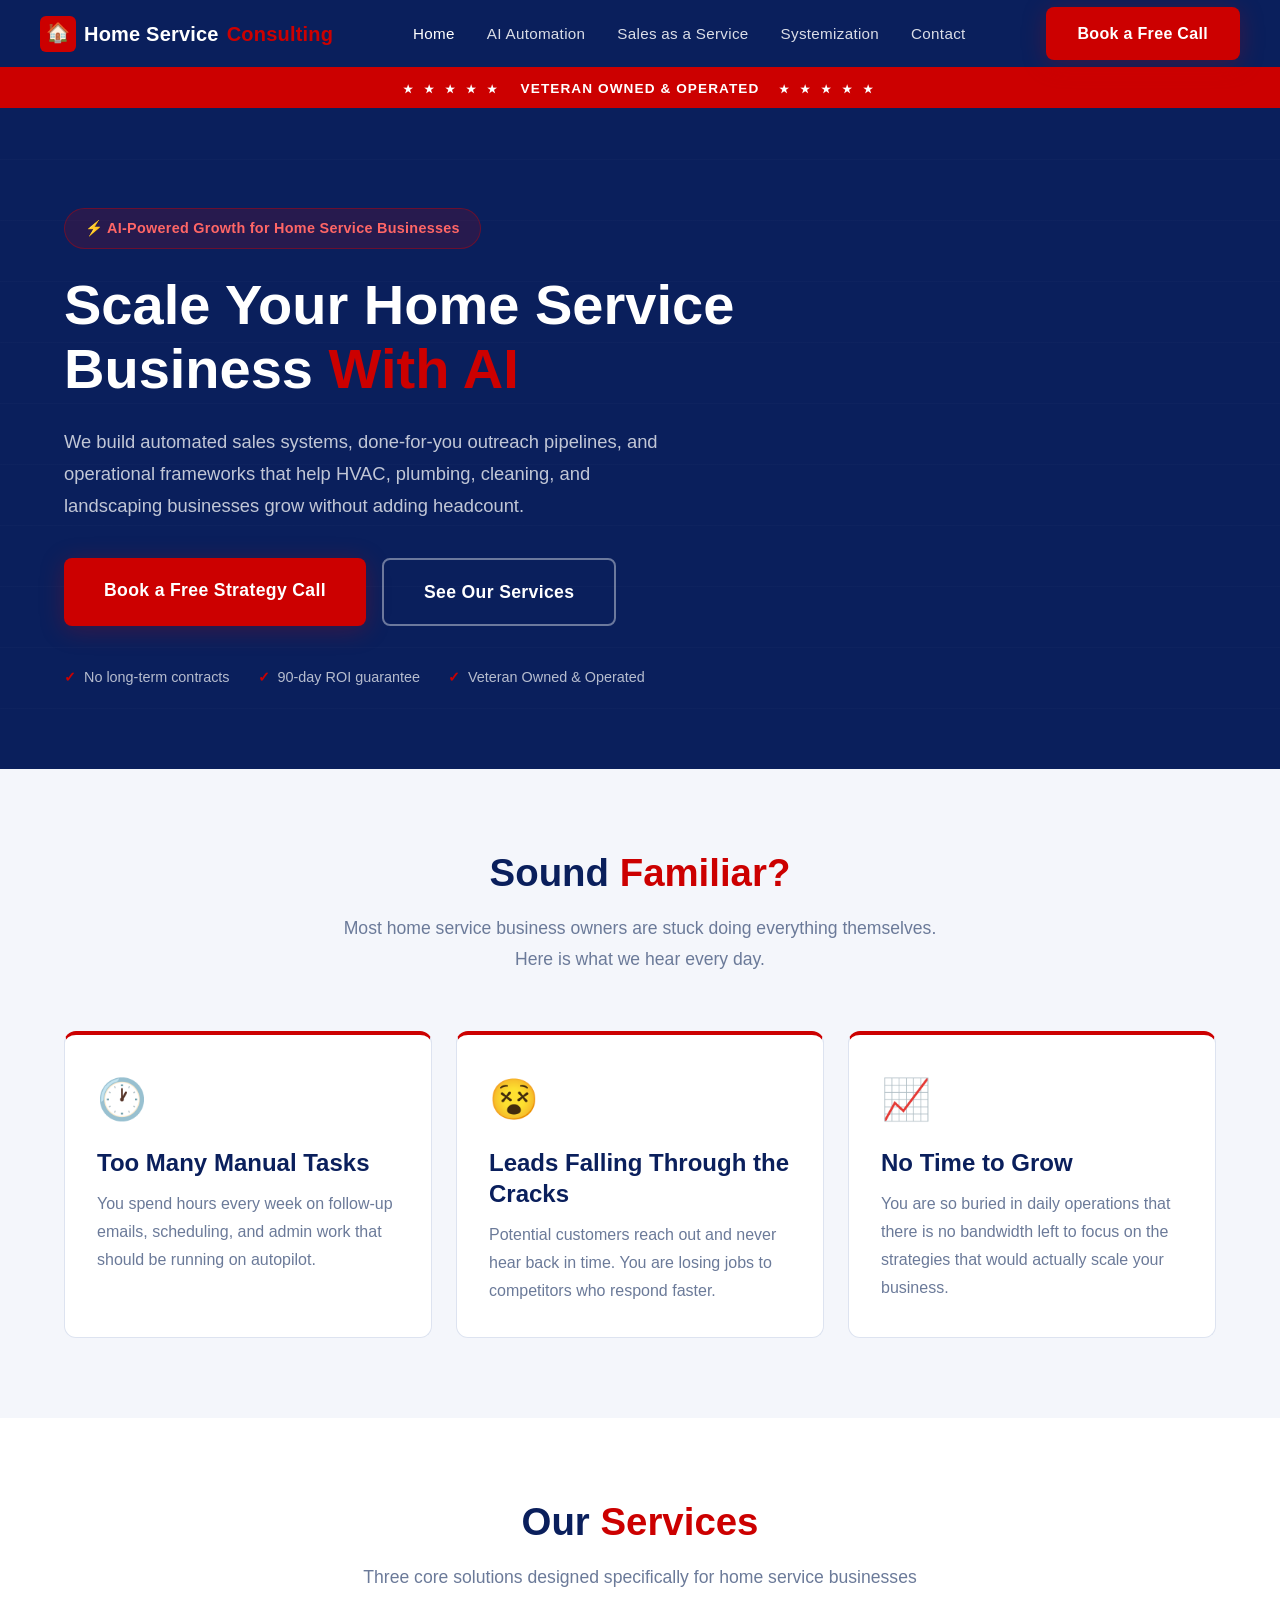
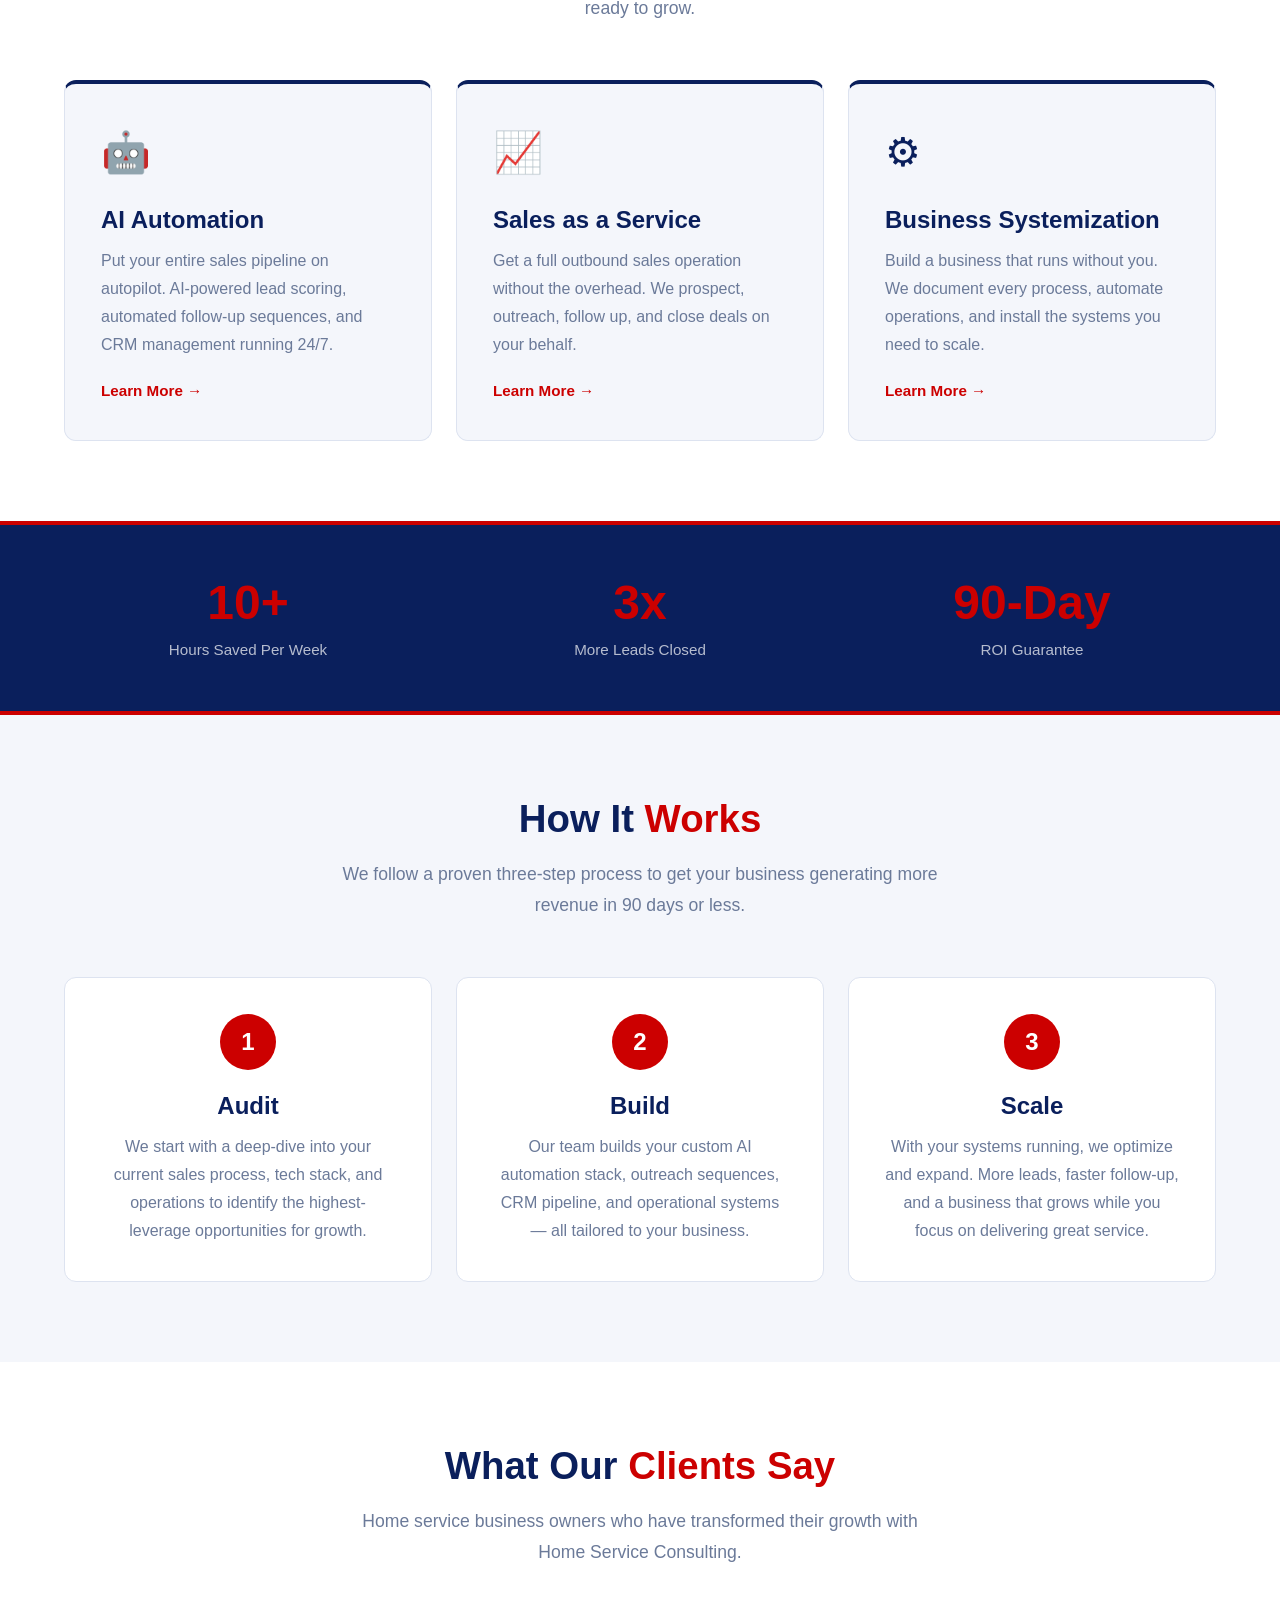
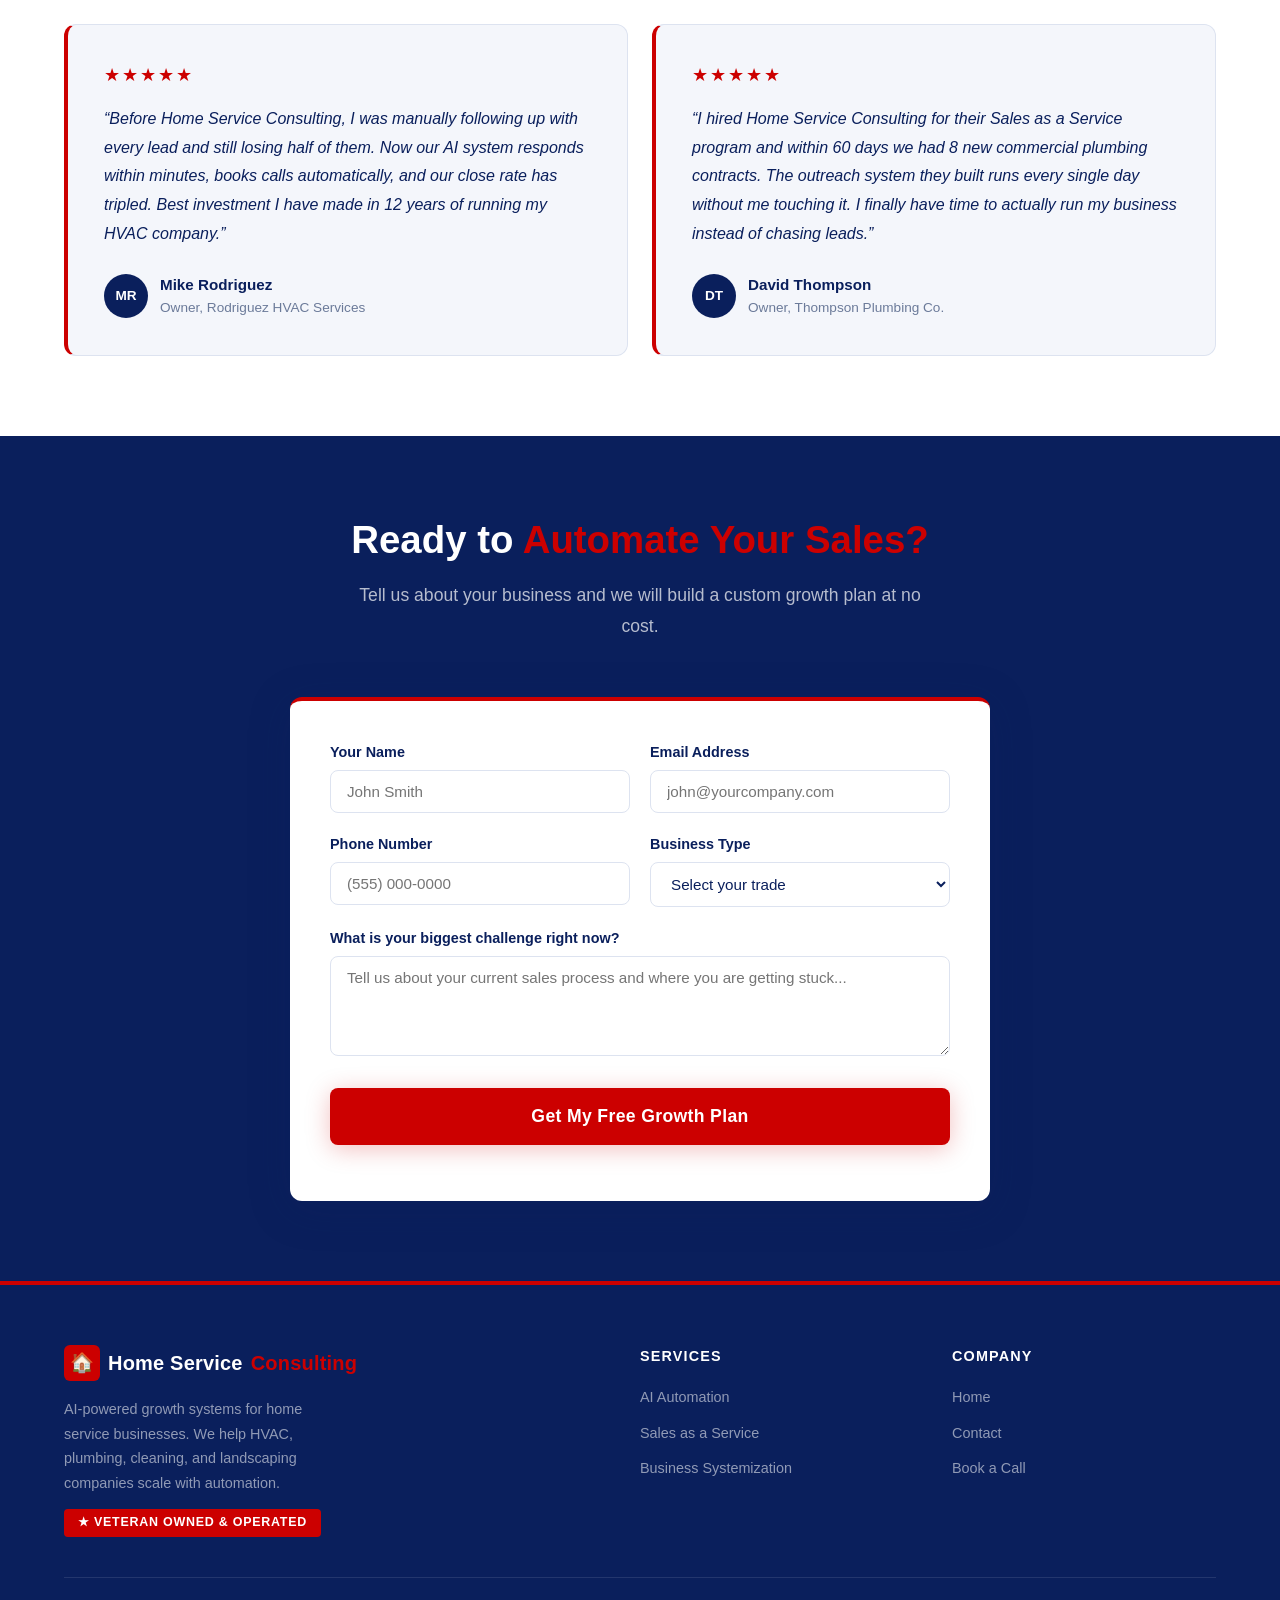
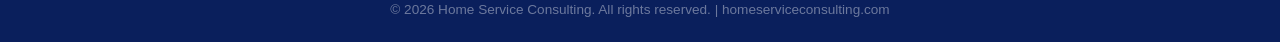
==== commit ba22d107: "Rebrand index.html: veteran banner, patriotic logo, updated meta/domain" ====
--- a/index.html
+++ b/index.html
@@ -3,15 +3,22 @@
 <head>
   <meta charset="UTF-8" />
   <meta name="viewport" content="width=device-width, initial-scale=1.0" />
-  <meta name="description" content="Home Service Consulting helps home service businesses grow with AI automation, done-for-you sales, and business systemization. Book a free strategy call today." />
+  <meta name="description" content="Home Service Consulting helps home service businesses grow with AI automation, done-for-you sales, and business systemization. Veteran Owned and Operated. Book a free strategy call today." />
+  <meta property="og:title" content="Home Service Consulting | AI-Powered Growth for Home Service Businesses" />
+  <meta property="og:description" content="Veteran-owned consulting firm helping HVAC, plumbing, cleaning, and landscaping businesses scale with AI automation and systemization." />
+  <meta property="og:url" content="https://homeserviceconsulting.com/" />
   <title>Home Service Consulting | AI-Powered Growth for Home Service Businesses</title>
   <link rel="stylesheet" href="styles.css" />
 </head>
 <body>
 
+<!-- NAVBAR -->
 <nav class="navbar">
   <div class="nav-inner">
-    <a href="index.html" class="nav-logo">Home Service<span> Consulting</span></a>
+    <a href="index.html" class="nav-logo">
+      <span class="logo-icon">&#127968;</span>
+      Home Service<span> Consulting</span>
+    </a>
     <ul class="nav-links">
       <li><a href="index.html">Home</a></li>
       <li><a href="ai-automation.html">AI Automation</a></li>
@@ -28,6 +35,7 @@
   </div>
 </nav>
 
+<!-- MOBILE NAV -->
 <div class="mobile-nav">
   <a href="index.html">Home</a>
   <a href="ai-automation.html">AI Automation</a>
@@ -37,6 +45,14 @@
   <a href="contact.html" class="btn btn-primary" style="text-align:center;margin-top:8px;">Book a Free Call</a>
 </div>
 
+<!-- VETERAN BANNER -->
+<div class="veteran-banner">
+  <span class="stars">&#9733; &#9733; &#9733; &#9733; &#9733;</span>
+  &nbsp;&nbsp; VETERAN OWNED &amp; OPERATED &nbsp;&nbsp;
+  <span class="stars">&#9733; &#9733; &#9733; &#9733; &#9733;</span>
+</div>
+
+<!-- HERO -->
 <section class="hero">
   <div class="container">
     <div class="hero-content">
@@ -50,12 +66,13 @@
       <div class="hero-trust">
         <div class="hero-trust-item"><span class="hero-trust-icon">&#10003;</span> No long-term contracts</div>
         <div class="hero-trust-item"><span class="hero-trust-icon">&#10003;</span> 90-day ROI guarantee</div>
-        <div class="hero-trust-item"><span class="hero-trust-icon">&#10003;</span> Setup in under 2 weeks</div>
-      </div>
-    </div>
-  </div>
-</section>
-
+        <div class="hero-trust-item"><span class="hero-trust-icon">&#10003;</span> Veteran Owned &amp; Operated</div>
+      </div>
+    </div>
+  </div>
+</section>
+
+<!-- PAIN POINTS -->
 <section class="section section-alt">
   <div class="container">
     <h2 class="section-title">Sound <span class="highlight">Familiar?</span></h2>
@@ -80,6 +97,7 @@
   </div>
 </section>
 
+<!-- SERVICES -->
 <section class="section" id="services">
   <div class="container">
     <h2 class="section-title">Our <span class="highlight">Services</span></h2>
@@ -107,16 +125,27 @@
   </div>
 </section>
 
+<!-- STATS -->
 <div class="stats-bar">
   <div class="container">
     <div class="stats-grid">
-      <div class="stat-item"><h2>10+</h2><p>Hours Saved Per Week</p></div>
-      <div class="stat-item"><h2>3x</h2><p>More Leads Closed</p></div>
-      <div class="stat-item"><h2>90-Day</h2><p>ROI Guarantee</p></div>
+      <div class="stat-item">
+        <h2>10+</h2>
+        <p>Hours Saved Per Week</p>
+      </div>
+      <div class="stat-item">
+        <h2>3x</h2>
+        <p>More Leads Closed</p>
+      </div>
+      <div class="stat-item">
+        <h2>90-Day</h2>
+        <p>ROI Guarantee</p>
+      </div>
     </div>
   </div>
 </div>
 
+<!-- HOW IT WORKS -->
 <section class="section section-alt">
   <div class="container">
     <h2 class="section-title">How It <span class="highlight">Works</span></h2>
@@ -141,6 +170,7 @@
   </div>
 </section>
 
+<!-- TESTIMONIALS -->
 <section class="section">
   <div class="container">
     <h2 class="section-title">What Our <span class="highlight">Clients Say</span></h2>
@@ -172,6 +202,7 @@
   </div>
 </section>
 
+<!-- LEAD CAPTURE -->
 <section class="section cta-section" id="contact">
   <div class="container">
     <h2 class="section-title">Ready to <span class="highlight">Automate Your Sales?</span></h2>
@@ -179,7 +210,7 @@
     <div class="inline-form">
       <form data-web3form data-redirect="thank-you.html">
         <input type="hidden" name="access_key" value="YOUR_WEB3FORMS_KEY" />
-        <input type="hidden" name="subject" value="New Lead - Home Service Consulting Website" />
+        <input type="hidden" name="subject" value="New Lead - homeserviceconsulting.com" />
         <div class="form-grid">
           <div class="form-group">
             <label for="name">Your Name</label>
@@ -220,12 +251,17 @@
   </div>
 </section>
 
+<!-- FOOTER -->
 <footer class="footer">
   <div class="container">
     <div class="footer-inner">
       <div class="footer-brand">
-        <a href="index.html" class="nav-logo">Home Service<span> Consulting</span></a>
+        <a href="index.html" class="nav-logo">
+          <span class="logo-icon">&#127968;</span>
+          Home Service<span> Consulting</span>
+        </a>
         <p>AI-powered growth systems for home service businesses. We help HVAC, plumbing, cleaning, and landscaping companies scale with automation.</p>
+        <span class="veteran-tag">&#9733; Veteran Owned &amp; Operated</span>
       </div>
       <div class="footer-links">
         <h4>Services</h4>
@@ -245,7 +281,7 @@
       </div>
     </div>
     <div class="footer-bottom">
-      <p>&copy; 2026 Home Service Consulting. All rights reserved.</p>
+      <p>&copy; 2026 Home Service Consulting. All rights reserved. | homeserviceconsulting.com</p>
     </div>
   </div>
 </footer>
--- a/styles.css
+++ b/styles.css
@@ -1,20 +1,23 @@
 /* ============================================
-   LYNCH CONSULTING - Main Stylesheet
+   HOME SERVICE CONSULTING - Main Stylesheet
+   Patriotic Red / Navy / White Brand Theme
    ============================================ */
 
 :root {
-  --navy: #0a0f1e;
-  --navy-light: #111827;
-  --navy-mid: #1a2540;
-  --blue: #1e90ff;
-  --blue-dark: #1470cc;
-  --blue-light: #4da8ff;
+  --navy: #0A1F5C;
+  --navy-light: #112270;
+  --navy-mid: #1a2f85;
+  --red: #CC0000;
+  --red-dark: #aa0000;
+  --red-light: #e03333;
   --white: #ffffff;
-  --gray: #94a3b8;
-  --gray-light: #e2e8f0;
+  --off-white: #f4f6fb;
+  --gray: #6b7a99;
+  --gray-light: #dde3f0;
   --success: #10b981;
   --font: -apple-system, BlinkMacSystemFont, 'Segoe UI', Roboto, Oxygen, Ubuntu, sans-serif;
-  --shadow: 0 4px 24px rgba(30,144,255,0.15);
+  --shadow: 0 4px 24px rgba(10,31,92,0.18);
+  --shadow-red: 0 4px 24px rgba(204,0,0,0.25);
   --radius: 12px;
   --transition: all 0.3s ease;
 }
@@ -31,20 +34,20 @@
 
 body {
   font-family: var(--font);
-  background: var(--navy);
-  color: var(--white);
+  background: var(--white);
+  color: var(--navy);
   line-height: 1.6;
   overflow-x: hidden;
 }
 
 a {
-  color: var(--blue);
+  color: var(--red);
   text-decoration: none;
   transition: var(--transition);
 }
 
 a:hover {
-  color: var(--blue-light);
+  color: var(--red-dark);
 }
 
 img {
@@ -55,13 +58,13 @@
    TYPOGRAPHY
    ============================================ */
 
-h1 { font-size: clamp(2rem, 5vw, 3.5rem); font-weight: 800; line-height: 1.15; }
-h2 { font-size: clamp(1.6rem, 3vw, 2.5rem); font-weight: 700; line-height: 1.25; }
-h3 { font-size: clamp(1.2rem, 2vw, 1.5rem); font-weight: 600; line-height: 1.3; }
-h4 { font-size: 1.1rem; font-weight: 600; }
+h1 { font-size: clamp(2rem, 5vw, 3.5rem); font-weight: 800; line-height: 1.15; color: var(--navy); }
+h2 { font-size: clamp(1.6rem, 3vw, 2.5rem); font-weight: 700; line-height: 1.25; color: var(--navy); }
+h3 { font-size: clamp(1.2rem, 2vw, 1.5rem); font-weight: 600; line-height: 1.3; color: var(--navy); }
+h4 { font-size: 1.1rem; font-weight: 600; color: var(--navy); }
 p  { color: var(--gray); line-height: 1.75; }
 
-.highlight { color: var(--blue); }
+.highlight { color: var(--red); }
 
 /* ============================================
    LAYOUT
@@ -75,10 +78,11 @@
 
 .section {
   padding: 80px 0;
+  background: var(--white);
 }
 
 .section-alt {
-  background: var(--navy-light);
+  background: var(--off-white);
 }
 
 .section-title {
@@ -102,36 +106,37 @@
   display: inline-block;
   padding: 14px 32px;
   border-radius: 8px;
-  font-weight: 600;
+  font-weight: 700;
   font-size: 1rem;
   cursor: pointer;
   border: none;
   transition: var(--transition);
   text-align: center;
+  letter-spacing: 0.02em;
 }
 
 .btn-primary {
-  background: var(--blue);
-  color: var(--white);
-  box-shadow: 0 0 20px rgba(30,144,255,0.4);
+  background: var(--red);
+  color: var(--white);
+  box-shadow: var(--shadow-red);
 }
 
 .btn-primary:hover {
-  background: var(--blue-dark);
+  background: var(--red-dark);
   color: var(--white);
   transform: translateY(-2px);
-  box-shadow: 0 0 30px rgba(30,144,255,0.6);
+  box-shadow: 0 0 30px rgba(204,0,0,0.45);
 }
 
 .btn-outline {
   background: transparent;
-  color: var(--white);
-  border: 2px solid rgba(255,255,255,0.3);
+  color: var(--navy);
+  border: 2px solid var(--navy);
 }
 
 .btn-outline:hover {
-  border-color: var(--blue);
-  color: var(--blue);
+  background: var(--navy);
+  color: var(--white);
   transform: translateY(-2px);
 }
 
@@ -151,49 +156,64 @@
   right: 0;
   z-index: 1000;
   padding: 0 24px;
-  height: 72px;
+  height: 70px;
   display: flex;
   align-items: center;
-  background: rgba(10,15,30,0.95);
-  backdrop-filter: blur(12px);
-  border-bottom: 1px solid rgba(30,144,255,0.1);
+  background: var(--navy);
+  border-bottom: 3px solid var(--red);
   transition: var(--transition);
 }
 
 .navbar.scrolled {
-  box-shadow: 0 4px 30px rgba(0,0,0,0.4);
+  box-shadow: 0 2px 20px rgba(10,31,92,0.3);
 }
 
 .nav-inner {
   max-width: 1200px;
+  width: 100%;
   margin: 0 auto;
-  width: 100%;
   display: flex;
   align-items: center;
   justify-content: space-between;
 }
 
 .nav-logo {
-  font-size: 1.3rem;
+  font-size: 1.25rem;
   font-weight: 800;
   color: var(--white);
-  letter-spacing: -0.5px;
+  letter-spacing: 0.01em;
+  display: flex;
+  align-items: center;
+  gap: 8px;
+}
+
+.nav-logo .logo-icon {
+  display: inline-flex;
+  align-items: center;
+  justify-content: center;
+  width: 36px;
+  height: 36px;
+  background: var(--red);
+  border-radius: 6px;
+  font-size: 1.2rem;
 }
 
 .nav-logo span {
-  color: var(--blue);
+  color: var(--red);
 }
 
 .nav-links {
   display: flex;
-  gap: 36px;
   list-style: none;
+  gap: 32px;
 }
 
 .nav-links a {
-  color: var(--gray);
+  color: rgba(255,255,255,0.85);
   font-weight: 500;
   font-size: 0.95rem;
+  transition: var(--transition);
+  letter-spacing: 0.02em;
 }
 
 .nav-links a:hover,
@@ -220,40 +240,64 @@
   width: 24px;
   height: 2px;
   background: var(--white);
-  transition: var(--transition);
-}
-
-.hamburger.open span:nth-child(1) { transform: translateY(7px) rotate(45deg); }
-.hamburger.open span:nth-child(2) { opacity: 0; }
-.hamburger.open span:nth-child(3) { transform: translateY(-7px) rotate(-45deg); }
+  border-radius: 2px;
+  transition: var(--transition);
+}
+
+/* ============================================
+   MOBILE NAV
+   ============================================ */
 
 .mobile-nav {
   display: none;
   position: fixed;
-  top: 72px;
+  top: 70px;
   left: 0;
   right: 0;
-  background: var(--navy-light);
-  border-bottom: 1px solid rgba(30,144,255,0.1);
+  background: var(--navy);
+  border-top: 2px solid var(--red);
   padding: 24px;
-  z-index: 999;
   flex-direction: column;
   gap: 16px;
+  z-index: 999;
+}
+
+.mobile-nav a {
+  color: rgba(255,255,255,0.85);
+  font-weight: 500;
+  font-size: 1rem;
+  padding: 8px 0;
+  border-bottom: 1px solid rgba(255,255,255,0.08);
+}
+
+.mobile-nav a:hover {
+  color: var(--white);
 }
 
 .mobile-nav.open {
   display: flex;
 }
 
-.mobile-nav a {
-  color: var(--gray);
-  font-weight: 500;
-  padding: 8px 0;
-  border-bottom: 1px solid rgba(255,255,255,0.05);
-}
-
-.mobile-nav a:hover {
-  color: var(--white);
+/* ============================================
+   VETERAN BADGE BANNER
+   ============================================ */
+
+.veteran-banner {
+  background: var(--red);
+  color: var(--white);
+  text-align: center;
+  padding: 8px 24px;
+  font-size: 0.85rem;
+  font-weight: 700;
+  letter-spacing: 0.08em;
+  text-transform: uppercase;
+  margin-top: 70px;
+}
+
+.veteran-banner .stars {
+  color: var(--white);
+  letter-spacing: 4px;
+  font-size: 0.7rem;
 }
 
 /* ============================================
@@ -261,7 +305,8 @@
    ============================================ */
 
 .hero {
-  padding: 160px 0 100px;
+  background: var(--navy);
+  padding: 100px 0 80px;
   position: relative;
   overflow: hidden;
 }
@@ -269,66 +314,69 @@
 .hero::before {
   content: '';
   position: absolute;
-  top: -200px;
-  right: -200px;
-  width: 600px;
-  height: 600px;
-  background: radial-gradient(circle, rgba(30,144,255,0.15) 0%, transparent 70%);
+  top: 0; left: 0; right: 0; bottom: 0;
+  background: repeating-linear-gradient(
+    0deg,
+    transparent,
+    transparent 60px,
+    rgba(255,255,255,0.015) 60px,
+    rgba(255,255,255,0.015) 61px
+  );
   pointer-events: none;
 }
 
-.hero::after {
-  content: '';
-  position: absolute;
-  bottom: -100px;
-  left: -100px;
-  width: 400px;
-  height: 400px;
-  background: radial-gradient(circle, rgba(30,144,255,0.08) 0%, transparent 70%);
-  pointer-events: none;
-}
-
 .hero-content {
-  max-width: 760px;
+  max-width: 800px;
   position: relative;
   z-index: 1;
 }
 
+.hero h1 {
+  color: var(--white);
+  margin-bottom: 24px;
+}
+
+.hero p {
+  color: rgba(255,255,255,0.75);
+  font-size: 1.15rem;
+  margin-bottom: 36px;
+  max-width: 620px;
+}
+
 .hero-badge {
   display: inline-block;
-  background: rgba(30,144,255,0.1);
-  border: 1px solid rgba(30,144,255,0.3);
-  color: var(--blue);
-  padding: 6px 16px;
+  background: rgba(204,0,0,0.15);
+  border: 1px solid rgba(204,0,0,0.4);
+  color: #ff6666;
+  padding: 8px 20px;
   border-radius: 100px;
-  font-size: 0.85rem;
+  font-size: 0.9rem;
   font-weight: 600;
   margin-bottom: 24px;
-  letter-spacing: 0.5px;
-}
-
-.hero h1 {
-  margin-bottom: 24px;
-}
-
-.hero p {
-  font-size: 1.2rem;
-  margin-bottom: 40px;
-  max-width: 600px;
-  color: var(--gray);
+  letter-spacing: 0.02em;
 }
 
 .hero-btns {
   display: flex;
   gap: 16px;
   flex-wrap: wrap;
+  margin-bottom: 40px;
+}
+
+.hero .btn-outline {
+  color: var(--white);
+  border-color: rgba(255,255,255,0.4);
+}
+
+.hero .btn-outline:hover {
+  background: rgba(255,255,255,0.1);
+  border-color: var(--white);
+  color: var(--white);
 }
 
 .hero-trust {
-  margin-top: 56px;
-  display: flex;
-  align-items: center;
-  gap: 24px;
+  display: flex;
+  gap: 28px;
   flex-wrap: wrap;
 }
 
@@ -336,13 +384,13 @@
   display: flex;
   align-items: center;
   gap: 8px;
-  color: var(--gray);
+  color: rgba(255,255,255,0.7);
   font-size: 0.9rem;
 }
 
 .hero-trust-icon {
-  color: var(--success);
-  font-size: 1rem;
+  color: var(--red);
+  font-weight: 700;
 }
 
 /* ============================================
@@ -351,117 +399,90 @@
 
 .pain-grid {
   display: grid;
-  grid-template-columns: repeat(3, 1fr);
+  grid-template-columns: repeat(auto-fit, minmax(280px, 1fr));
   gap: 24px;
 }
 
 .pain-card {
-  background: var(--navy-mid);
-  border: 1px solid rgba(30,144,255,0.1);
+  background: var(--white);
+  border: 1px solid var(--gray-light);
   border-radius: var(--radius);
   padding: 32px;
-  text-align: center;
+  border-top: 4px solid var(--red);
   transition: var(--transition);
 }
 
 .pain-card:hover {
-  border-color: rgba(30,144,255,0.4);
+  box-shadow: var(--shadow);
   transform: translateY(-4px);
 }
 
 .pain-icon {
   font-size: 2.5rem;
+  display: block;
   margin-bottom: 16px;
-  display: block;
 }
 
 .pain-card h3 {
   margin-bottom: 12px;
-  color: var(--white);
-}
-
-.pain-card p {
-  font-size: 0.95rem;
-}
-
-/* ============================================
-   SERVICES CARDS
+}
+
+/* ============================================
+   SERVICES
    ============================================ */
 
 .services-grid {
   display: grid;
-  grid-template-columns: repeat(3, 1fr);
-  gap: 28px;
+  grid-template-columns: repeat(auto-fit, minmax(300px, 1fr));
+  gap: 24px;
 }
 
 .service-card {
-  background: var(--navy-mid);
-  border: 1px solid rgba(30,144,255,0.1);
+  background: var(--off-white);
+  border: 1px solid var(--gray-light);
   border-radius: var(--radius);
-  padding: 36px 28px;
-  transition: var(--transition);
-  position: relative;
-  overflow: hidden;
-}
-
-.service-card::before {
-  content: '';
-  position: absolute;
-  top: 0;
-  left: 0;
-  right: 0;
-  height: 3px;
-  background: linear-gradient(90deg, var(--blue), var(--blue-light));
-  opacity: 0;
-  transition: var(--transition);
+  padding: 36px;
+  transition: var(--transition);
+  border-top: 4px solid var(--navy);
 }
 
 .service-card:hover {
-  border-color: rgba(30,144,255,0.4);
-  transform: translateY(-6px);
   box-shadow: var(--shadow);
-}
-
-.service-card:hover::before {
-  opacity: 1;
+  transform: translateY(-4px);
+  border-top-color: var(--red);
 }
 
 .service-icon {
   font-size: 2.5rem;
+  display: block;
   margin-bottom: 20px;
-  display: block;
 }
 
 .service-card h3 {
-  color: var(--white);
   margin-bottom: 12px;
 }
 
-.service-card p {
-  margin-bottom: 24px;
-  font-size: 0.95rem;
-}
-
 .service-link {
-  color: var(--blue);
+  display: inline-block;
+  margin-top: 20px;
+  color: var(--red);
   font-weight: 600;
   font-size: 0.95rem;
-  display: inline-flex;
-  align-items: center;
-  gap: 6px;
 }
 
 .service-link:hover {
-  gap: 10px;
-}
-
-/* ============================================
-   STATS
+  color: var(--red-dark);
+}
+
+/* ============================================
+   STATS BAR
    ============================================ */
 
 .stats-bar {
-  background: linear-gradient(135deg, var(--blue-dark), var(--blue));
-  padding: 60px 0;
+  background: var(--navy);
+  padding: 48px 0;
+  border-top: 4px solid var(--red);
+  border-bottom: 4px solid var(--red);
 }
 
 .stats-grid {
@@ -472,63 +493,57 @@
 }
 
 .stat-item h2 {
-  font-size: clamp(2rem, 4vw, 3rem);
-  color: var(--white);
-  margin-bottom: 8px;
+  font-size: 3rem;
+  font-weight: 800;
+  color: var(--red);
+  margin-bottom: 4px;
 }
 
 .stat-item p {
-  color: rgba(255,255,255,0.8);
-  font-size: 1rem;
-}
-
-/* ============================================
-   HOW IT WORKS
+  color: rgba(255,255,255,0.7);
+  font-size: 0.95rem;
+  font-weight: 500;
+}
+
+/* ============================================
+   STEPS / HOW IT WORKS
    ============================================ */
 
 .steps-grid {
   display: grid;
-  grid-template-columns: repeat(3, 1fr);
-  gap: 32px;
-  position: relative;
-}
-
-.steps-grid::before {
-  content: '';
-  position: absolute;
-  top: 40px;
-  left: 20%;
-  right: 20%;
-  height: 2px;
-  background: linear-gradient(90deg, transparent, var(--blue), transparent);
-  opacity: 0.4;
+  grid-template-columns: repeat(auto-fit, minmax(280px, 1fr));
+  gap: 24px;
 }
 
 .step-card {
-  text-align: center;
-  padding: 32px 24px;
-  position: relative;
+  background: var(--white);
+  border: 1px solid var(--gray-light);
+  border-radius: var(--radius);
+  padding: 36px;
+  text-align: center;
+  transition: var(--transition);
+}
+
+.step-card:hover {
+  box-shadow: var(--shadow);
+  transform: translateY(-4px);
 }
 
 .step-number {
-  width: 64px;
-  height: 64px;
+  width: 56px;
+  height: 56px;
+  background: var(--red);
+  color: var(--white);
   border-radius: 50%;
-  background: linear-gradient(135deg, var(--blue-dark), var(--blue));
+  font-size: 1.5rem;
+  font-weight: 800;
   display: flex;
   align-items: center;
   justify-content: center;
-  font-size: 1.4rem;
-  font-weight: 800;
-  color: var(--white);
-  margin: 0 auto 24px;
-  position: relative;
-  z-index: 1;
-  box-shadow: 0 0 24px rgba(30,144,255,0.4);
+  margin: 0 auto 20px;
 }
 
 .step-card h3 {
-  color: var(--white);
   margin-bottom: 12px;
 }
 
@@ -538,372 +553,273 @@
 
 .testimonials-grid {
   display: grid;
-  grid-template-columns: repeat(2, 1fr);
-  gap: 28px;
+  grid-template-columns: repeat(auto-fit, minmax(300px, 1fr));
+  gap: 24px;
 }
 
 .testimonial-card {
-  background: var(--navy-mid);
-  border: 1px solid rgba(30,144,255,0.1);
+  background: var(--off-white);
+  border: 1px solid var(--gray-light);
   border-radius: var(--radius);
   padding: 36px;
+  border-left: 4px solid var(--red);
+  transition: var(--transition);
+}
+
+.testimonial-card:hover {
+  box-shadow: var(--shadow);
 }
 
 .testimonial-stars {
-  color: #fbbf24;
+  color: var(--red);
   font-size: 1.1rem;
   margin-bottom: 16px;
   letter-spacing: 2px;
 }
 
 .testimonial-text {
-  font-size: 1.05rem;
-  color: var(--gray-light);
+  color: var(--navy);
+  font-style: italic;
   line-height: 1.8;
   margin-bottom: 24px;
-  font-style: italic;
 }
 
 .testimonial-author {
   display: flex;
   align-items: center;
-  gap: 16px;
+  gap: 12px;
 }
 
 .testimonial-avatar {
-  width: 48px;
-  height: 48px;
+  width: 44px;
+  height: 44px;
   border-radius: 50%;
-  background: linear-gradient(135deg, var(--blue-dark), var(--blue));
+  background: var(--navy);
+  color: var(--white);
   display: flex;
   align-items: center;
   justify-content: center;
   font-weight: 700;
-  color: var(--white);
-  font-size: 1.1rem;
+  font-size: 0.85rem;
+  flex-shrink: 0;
 }
 
 .testimonial-name {
   font-weight: 600;
-  color: var(--white);
-  margin-bottom: 2px;
+  color: var(--navy);
+  font-size: 0.95rem;
 }
 
 .testimonial-role {
+  color: var(--gray);
   font-size: 0.85rem;
-  color: var(--gray);
-}
-
-/* ============================================
-   LEAD CAPTURE / CTA SECTION
+}
+
+/* ============================================
+   CTA SECTION
    ============================================ */
 
 .cta-section {
-  background: linear-gradient(135deg, var(--navy-mid), var(--navy));
-  border-top: 1px solid rgba(30,144,255,0.15);
-  border-bottom: 1px solid rgba(30,144,255,0.15);
-}
-
-.cta-section .section-title,
+  background: var(--navy);
+}
+
+.cta-section .section-title {
+  color: var(--white);
+}
+
 .cta-section .section-subtitle {
-  color: var(--white);
-}
-
-/* ============================================
-   FORMS
-   ============================================ */
+  color: rgba(255,255,255,0.7);
+}
+
+/* ============================================
+   INLINE FORM
+   ============================================ */
+
+.inline-form {
+  max-width: 700px;
+  margin: 0 auto;
+  background: var(--white);
+  border-radius: var(--radius);
+  padding: 40px;
+  box-shadow: 0 8px 40px rgba(10,31,92,0.25);
+  border-top: 4px solid var(--red);
+}
 
 .form-grid {
   display: grid;
-  grid-template-columns: repeat(2, 1fr);
+  grid-template-columns: 1fr 1fr;
   gap: 20px;
+  margin-bottom: 24px;
 }
 
 .form-full {
   grid-column: 1 / -1;
 }
 
-.form-group {
-  display: flex;
-  flex-direction: column;
-  gap: 8px;
-}
-
 .form-group label {
+  display: block;
+  font-weight: 600;
   font-size: 0.9rem;
-  font-weight: 500;
-  color: var(--gray-light);
+  color: var(--navy);
+  margin-bottom: 6px;
 }
 
 .form-group input,
 .form-group select,
 .form-group textarea {
-  background: rgba(255,255,255,0.05);
-  border: 1px solid rgba(255,255,255,0.1);
+  width: 100%;
+  padding: 12px 16px;
+  border: 1.5px solid var(--gray-light);
   border-radius: 8px;
-  padding: 14px 16px;
-  color: var(--white);
+  font-size: 0.95rem;
   font-family: var(--font);
-  font-size: 1rem;
-  transition: var(--transition);
-  width: 100%;
-}
-
-.form-group select option {
-  background: var(--navy-light);
-  color: var(--white);
+  color: var(--navy);
+  background: var(--white);
+  transition: var(--transition);
+  outline: none;
 }
 
 .form-group input:focus,
 .form-group select:focus,
 .form-group textarea:focus {
-  outline: none;
-  border-color: var(--blue);
-  background: rgba(30,144,255,0.05);
-  box-shadow: 0 0 0 3px rgba(30,144,255,0.1);
-}
-
-.form-group input::placeholder,
-.form-group textarea::placeholder {
-  color: rgba(148,163,184,0.6);
+  border-color: var(--navy);
+  box-shadow: 0 0 0 3px rgba(10,31,92,0.08);
 }
 
 .form-group textarea {
   resize: vertical;
-  min-height: 120px;
+  min-height: 100px;
 }
 
 .form-submit {
   text-align: center;
-  margin-top: 8px;
+}
+
+.form-submit .btn {
+  width: 100%;
 }
 
 .form-message {
   text-align: center;
-  padding: 16px;
-  border-radius: 8px;
   margin-top: 16px;
-  font-weight: 500;
-  display: none;
-}
-
-.form-message.success {
-  background: rgba(16,185,129,0.1);
-  border: 1px solid rgba(16,185,129,0.3);
+  font-size: 0.95rem;
   color: var(--success);
-  display: block;
-}
-
-.form-message.error {
-  background: rgba(239,68,68,0.1);
-  border: 1px solid rgba(239,68,68,0.3);
-  color: #ef4444;
-  display: block;
-}
-
-.inline-form {
-  max-width: 760px;
-  margin: 0 auto;
-  background: rgba(255,255,255,0.03);
-  border: 1px solid rgba(30,144,255,0.15);
-  border-radius: 16px;
-  padding: 40px;
-}
-
-/* ============================================
-   FOOTER
-   ============================================ */
-
-.footer {
-  background: var(--navy-light);
-  border-top: 1px solid rgba(255,255,255,0.06);
-  padding: 48px 0 32px;
-}
-
-.footer-inner {
-  display: flex;
-  justify-content: space-between;
-  align-items: flex-start;
-  gap: 32px;
-  margin-bottom: 40px;
-  flex-wrap: wrap;
-}
-
-.footer-brand p {
-  max-width: 280px;
-  font-size: 0.9rem;
-  margin-top: 12px;
-}
-
-.footer-links h4 {
+}
+
+/* ============================================
+   HERO FORM (contact page)
+   ============================================ */
+
+.contact-hero {
+  background: var(--navy);
+  padding: 120px 0 60px;
+  text-align: center;
+}
+
+.contact-hero h1 {
   color: var(--white);
   margin-bottom: 16px;
-  font-size: 0.9rem;
-  text-transform: uppercase;
-  letter-spacing: 1px;
-}
-
-.footer-links ul {
-  list-style: none;
-  display: flex;
-  flex-direction: column;
-  gap: 10px;
-}
-
-.footer-links ul a {
-  color: var(--gray);
-  font-size: 0.9rem;
-}
-
-.footer-links ul a:hover {
-  color: var(--white);
-}
-
-.footer-bottom {
-  border-top: 1px solid rgba(255,255,255,0.06);
-  padding-top: 24px;
-  text-align: center;
-  color: var(--gray);
-  font-size: 0.85rem;
-}
-
-/* ============================================
-   SERVICE PAGE HERO
+}
+
+.contact-hero p {
+  color: rgba(255,255,255,0.7);
+  font-size: 1.1rem;
+}
+
+.contact-form-section {
+  padding: 60px 0 80px;
+  background: var(--off-white);
+}
+
+/* ============================================
+   PAGE HERO (inner pages)
    ============================================ */
 
 .page-hero {
-  padding: 140px 0 80px;
-  position: relative;
-  overflow: hidden;
-  text-align: center;
-}
-
-.page-hero::before {
-  content: '';
-  position: absolute;
-  top: -100px;
-  left: 50%;
-  transform: translateX(-50%);
-  width: 800px;
-  height: 400px;
-  background: radial-gradient(ellipse, rgba(30,144,255,0.12) 0%, transparent 70%);
-  pointer-events: none;
-}
-
-.page-hero-badge {
-  display: inline-block;
-  background: rgba(30,144,255,0.1);
-  border: 1px solid rgba(30,144,255,0.3);
-  color: var(--blue);
-  padding: 6px 16px;
-  border-radius: 100px;
-  font-size: 0.85rem;
-  font-weight: 600;
-  margin-bottom: 20px;
+  background: var(--navy);
+  padding: 120px 0 60px;
+  text-align: center;
+  border-bottom: 4px solid var(--red);
 }
 
 .page-hero h1 {
-  margin-bottom: 20px;
+  color: var(--white);
+  margin-bottom: 16px;
 }
 
 .page-hero p {
-  font-size: 1.2rem;
+  color: rgba(255,255,255,0.7);
+  font-size: 1.1rem;
   max-width: 600px;
   margin: 0 auto;
 }
 
-/* ============================================
-   FEATURES
-   ============================================ */
-
-.features-layout {
-  display: grid;
-  grid-template-columns: 1fr 1fr;
-  gap: 64px;
-  align-items: center;
-}
-
-.features-text h2 {
+.page-hero .hero-badge {
   margin-bottom: 20px;
 }
 
-.features-text p {
-  margin-bottom: 16px;
-}
-
-.features-list {
+/* ============================================
+   FEATURE LIST
+   ============================================ */
+
+.feature-list {
   list-style: none;
   display: flex;
   flex-direction: column;
-  gap: 14px;
-}
-
-.features-list li {
+  gap: 12px;
+  margin: 24px 0;
+}
+
+.feature-list li {
   display: flex;
   align-items: flex-start;
-  gap: 14px;
-  color: var(--gray-light);
-  font-size: 1rem;
-}
-
-.feature-check {
-  display: inline-flex;
-  align-items: center;
-  justify-content: center;
-  width: 22px;
-  height: 22px;
-  min-width: 22px;
+  gap: 12px;
+  color: var(--gray);
+  line-height: 1.6;
+}
+
+.feature-list li::before {
+  content: '';
+  width: 20px;
+  height: 20px;
+  background: var(--red);
   border-radius: 50%;
-  background: rgba(30,144,255,0.15);
-  border: 1px solid rgba(30,144,255,0.3);
-  color: var(--blue);
-  font-size: 0.75rem;
+  flex-shrink: 0;
   margin-top: 2px;
-}
-
-.features-visual {
-  background: var(--navy-mid);
-  border: 1px solid rgba(30,144,255,0.15);
-  border-radius: 16px;
-  padding: 40px;
-  text-align: center;
-}
-
-.features-visual-icon {
-  font-size: 5rem;
-  margin-bottom: 24px;
-  display: block;
-}
-
-.features-visual h3 {
-  color: var(--white);
-  margin-bottom: 16px;
-}
-
-/* ============================================
-   PRICING
+  background-image: url("data:image/svg+xml,%3Csvg xmlns='http://www.w3.org/2000/svg' viewBox='0 0 20 20' fill='white'%3E%3Cpath fill-rule='evenodd' d='M16.707 5.293a1 1 0 010 1.414l-8 8a1 1 0 01-1.414 0l-4-4a1 1 0 011.414-1.414L8 12.586l7.293-7.293a1 1 0 011.414 0z' clip-rule='evenodd'/%3E%3C/svg%3E");
+  background-size: 14px;
+  background-repeat: no-repeat;
+  background-position: center;
+}
+
+/* ============================================
+   PRICING CARDS
    ============================================ */
 
 .pricing-grid {
   display: grid;
-  grid-template-columns: repeat(3, 1fr);
+  grid-template-columns: repeat(auto-fit, minmax(280px, 1fr));
   gap: 24px;
-  align-items: start;
 }
 
 .pricing-card {
-  background: var(--navy-mid);
-  border: 1px solid rgba(255,255,255,0.08);
+  background: var(--white);
+  border: 1px solid var(--gray-light);
   border-radius: var(--radius);
-  padding: 36px 28px;
+  padding: 40px 32px;
+  text-align: center;
   transition: var(--transition);
 }
 
 .pricing-card.featured {
-  border-color: var(--blue);
+  border: 2px solid var(--red);
+  box-shadow: var(--shadow-red);
   position: relative;
-  transform: scale(1.03);
-  box-shadow: 0 0 40px rgba(30,144,255,0.2);
+}
+
+.pricing-card:hover {
+  box-shadow: var(--shadow);
+  transform: translateY(-4px);
 }
 
 .pricing-badge {
@@ -911,29 +827,26 @@
   top: -14px;
   left: 50%;
   transform: translateX(-50%);
-  background: var(--blue);
-  color: var(--white);
-  padding: 4px 16px;
+  background: var(--red);
+  color: var(--white);
+  padding: 4px 20px;
   border-radius: 100px;
   font-size: 0.8rem;
-  font-weight: 600;
+  font-weight: 700;
+  letter-spacing: 0.05em;
+  text-transform: uppercase;
   white-space: nowrap;
 }
 
-.pricing-tier {
-  font-size: 0.85rem;
-  font-weight: 600;
-  text-transform: uppercase;
-  letter-spacing: 1px;
-  color: var(--blue);
+.pricing-card h3 {
   margin-bottom: 8px;
 }
 
 .pricing-price {
-  font-size: 2.4rem;
+  font-size: 2.5rem;
   font-weight: 800;
-  color: var(--white);
-  margin-bottom: 4px;
+  color: var(--navy);
+  margin: 16px 0 4px;
 }
 
 .pricing-price span {
@@ -946,299 +859,208 @@
   color: var(--gray);
   font-size: 0.9rem;
   margin-bottom: 24px;
-  padding-bottom: 24px;
-  border-bottom: 1px solid rgba(255,255,255,0.06);
-}
-
-.pricing-features {
-  list-style: none;
+}
+
+/* ============================================
+   FAQ
+   ============================================ */
+
+.faq-list {
+  max-width: 720px;
+  margin: 0 auto;
   display: flex;
   flex-direction: column;
   gap: 12px;
-  margin-bottom: 32px;
-}
-
-.pricing-features li {
-  display: flex;
-  align-items: center;
-  gap: 10px;
-  color: var(--gray-light);
-  font-size: 0.95rem;
-}
-
-.pricing-features li .check {
-  color: var(--success);
-  font-size: 0.9rem;
-  min-width: 16px;
-}
-
-.pricing-card .btn {
-  width: 100%;
-}
-
-/* ============================================
-   FAQ
-   ============================================ */
-
-.faq-list {
-  max-width: 760px;
-  margin: 0 auto;
-  display: flex;
-  flex-direction: column;
-  gap: 16px;
 }
 
 .faq-item {
-  background: var(--navy-mid);
-  border: 1px solid rgba(255,255,255,0.06);
+  background: var(--white);
+  border: 1px solid var(--gray-light);
   border-radius: var(--radius);
   overflow: hidden;
 }
 
 .faq-question {
   width: 100%;
+  padding: 20px 24px;
   background: none;
   border: none;
-  padding: 20px 24px;
   text-align: left;
+  font-size: 1rem;
+  font-weight: 600;
+  color: var(--navy);
   cursor: pointer;
   display: flex;
   justify-content: space-between;
   align-items: center;
-  color: var(--white);
-  font-size: 1rem;
-  font-weight: 600;
+  gap: 16px;
   font-family: var(--font);
-  transition: var(--transition);
-}
-
-.faq-question:hover {
-  color: var(--blue);
-}
-
-.faq-icon {
+}
+
+.faq-question::after {
+  content: '+';
   font-size: 1.4rem;
-  color: var(--blue);
-  transition: var(--transition);
+  font-weight: 300;
+  color: var(--red);
   flex-shrink: 0;
-}
-
-.faq-item.open .faq-icon {
-  transform: rotate(45deg);
+  transition: var(--transition);
+}
+
+.faq-item.open .faq-question::after {
+  content: '-';
 }
 
 .faq-answer {
-  max-height: 0;
-  overflow: hidden;
-  transition: max-height 0.3s ease, padding 0.3s ease;
-  padding: 0 24px;
+  display: none;
+  padding: 0 24px 20px;
+  color: var(--gray);
+  line-height: 1.75;
 }
 
 .faq-item.open .faq-answer {
-  max-height: 300px;
-  padding: 0 24px 20px;
-}
-
-.faq-answer p {
-  color: var(--gray);
+  display: block;
+}
+
+/* ============================================
+   FOOTER
+   ============================================ */
+
+.footer {
+  background: var(--navy);
+  padding: 60px 0 0;
+  border-top: 4px solid var(--red);
+}
+
+.footer-inner {
+  display: grid;
+  grid-template-columns: 2fr 1fr 1fr;
+  gap: 48px;
+  margin-bottom: 40px;
+}
+
+.footer-brand .nav-logo {
+  margin-bottom: 16px;
+  display: inline-flex;
+}
+
+.footer-brand p {
+  color: rgba(255,255,255,0.55);
+  font-size: 0.9rem;
   line-height: 1.7;
-}
-
-/* ============================================
-   CONTACT PAGE
-   ============================================ */
-
-.contact-layout {
-  display: grid;
-  grid-template-columns: 1fr 2fr;
-  gap: 64px;
-  align-items: start;
-}
-
-.contact-info h2 {
+  max-width: 280px;
+}
+
+.footer-brand .veteran-tag {
+  display: inline-block;
+  margin-top: 14px;
+  background: var(--red);
+  color: var(--white);
+  padding: 4px 14px;
+  border-radius: 4px;
+  font-size: 0.78rem;
+  font-weight: 700;
+  letter-spacing: 0.06em;
+  text-transform: uppercase;
+}
+
+.footer-links h4 {
+  color: var(--white);
   margin-bottom: 16px;
-}
-
-.contact-info p {
-  margin-bottom: 32px;
-}
-
-.contact-detail {
-  display: flex;
-  align-items: flex-start;
-  gap: 16px;
-  margin-bottom: 24px;
-}
-
-.contact-detail-icon {
-  font-size: 1.3rem;
-  width: 44px;
-  height: 44px;
-  background: rgba(30,144,255,0.1);
-  border: 1px solid rgba(30,144,255,0.2);
-  border-radius: 10px;
+  font-size: 0.9rem;
+  text-transform: uppercase;
+  letter-spacing: 0.08em;
+}
+
+.footer-links ul {
+  list-style: none;
+  display: flex;
+  flex-direction: column;
+  gap: 10px;
+}
+
+.footer-links a {
+  color: rgba(255,255,255,0.55);
+  font-size: 0.9rem;
+  transition: var(--transition);
+}
+
+.footer-links a:hover {
+  color: var(--white);
+}
+
+.footer-bottom {
+  border-top: 1px solid rgba(255,255,255,0.1);
+  padding: 20px 0;
+  text-align: center;
+}
+
+.footer-bottom p {
+  color: rgba(255,255,255,0.4);
+  font-size: 0.85rem;
+}
+
+/* ============================================
+   THANK YOU PAGE
+   ============================================ */
+
+.thankyou-section {
+  min-height: calc(100vh - 70px);
   display: flex;
   align-items: center;
   justify-content: center;
-  flex-shrink: 0;
-}
-
-.contact-detail-text h4 {
-  color: var(--white);
-  margin-bottom: 4px;
-}
-
-.contact-detail-text p {
-  font-size: 0.9rem;
-  margin: 0;
-}
-
-.contact-form-card {
-  background: var(--navy-mid);
-  border: 1px solid rgba(30,144,255,0.1);
-  border-radius: 16px;
-  padding: 40px;
-}
-
-/* ============================================
-   THANK YOU PAGE
-   ============================================ */
-
-.thankyou-section {
-  min-height: 100vh;
-  display: flex;
-  align-items: center;
-  padding: 100px 0;
+  text-align: center;
+  padding: 80px 24px;
+  background: var(--off-white);
 }
 
 .thankyou-card {
-  max-width: 680px;
-  margin: 0 auto;
-  text-align: center;
+  background: var(--white);
+  border-radius: var(--radius);
+  padding: 60px 48px;
+  max-width: 560px;
+  width: 100%;
+  box-shadow: var(--shadow);
+  border-top: 4px solid var(--red);
 }
 
 .thankyou-icon {
   font-size: 4rem;
   margin-bottom: 24px;
-  display: block;
-}
-
-.thankyou-steps {
-  display: grid;
-  grid-template-columns: repeat(3, 1fr);
-  gap: 20px;
-  margin: 40px 0;
-}
-
-.thankyou-step {
-  background: var(--navy-mid);
-  border: 1px solid rgba(30,144,255,0.1);
-  border-radius: var(--radius);
-  padding: 24px 16px;
-  text-align: center;
-}
-
-.thankyou-step-num {
-  width: 36px;
-  height: 36px;
-  border-radius: 50%;
-  background: var(--blue);
-  color: var(--white);
-  font-weight: 700;
-  display: flex;
-  align-items: center;
-  justify-content: center;
-  margin: 0 auto 12px;
-}
-
-.thankyou-step h4 {
-  color: var(--white);
-  margin-bottom: 6px;
-  font-size: 0.95rem;
-}
-
-.thankyou-step p {
-  font-size: 0.85rem;
+}
+
+.thankyou-card h1 {
+  margin-bottom: 16px;
+}
+
+.thankyou-card p {
+  margin-bottom: 32px;
 }
 
 /* ============================================
    RESPONSIVE
    ============================================ */
 
-@media (max-width: 1024px) {
-  .features-layout {
-    grid-template-columns: 1fr;
-    gap: 40px;
-  }
-
-  .contact-layout {
-    grid-template-columns: 1fr;
-  }
-
-  .pricing-card.featured {
-    transform: none;
-  }
-}
-
 @media (max-width: 768px) {
-  .section { padding: 60px 0; }
-
-  .nav-links,
-  .nav-cta .btn {
-    display: none;
-  }
-
-  .hamburger {
-    display: flex;
-  }
-
-  .pain-grid,
-  .services-grid,
-  .stats-grid,
-  .steps-grid,
-  .testimonials-grid,
-  .pricing-grid {
-    grid-template-columns: 1fr;
-  }
-
-  .form-grid {
-    grid-template-columns: 1fr;
-  }
-
-  .hero {
-    padding: 120px 0 80px;
-  }
-
-  .hero-btns {
-    flex-direction: column;
-  }
-
-  .hero-btns .btn {
-    text-align: center;
-  }
-
-  .inline-form {
-    padding: 24px;
-  }
-
-  .contact-form-card {
-    padding: 24px;
-  }
-
-  .thankyou-steps {
-    grid-template-columns: 1fr;
-  }
-
-  .footer-inner {
-    flex-direction: column;
-  }
-
-  .steps-grid::before {
-    display: none;
-  }
+  .nav-links { display: none; }
+  .nav-cta .btn { display: none; }
+  .hamburger { display: flex; }
+
+  .hero { padding: 80px 0 60px; }
+  .hero-btns { flex-direction: column; }
+
+  .stats-grid { grid-template-columns: 1fr; gap: 32px; }
+
+  .form-grid { grid-template-columns: 1fr; }
+  .form-full { grid-column: 1; }
+
+  .footer-inner { grid-template-columns: 1fr; gap: 32px; }
+
+  .inline-form { padding: 28px 20px; }
+
+  .section { padding: 56px 0; }
 }
 
 @media (max-width: 480px) {
-  .container { padding: 0 16px; }
-  .pricing-card.featured { transform: none; }
-}
+  .thankyou-card { padding: 40px 24px; }
+  .hero-trust { gap: 16px; }
+}
